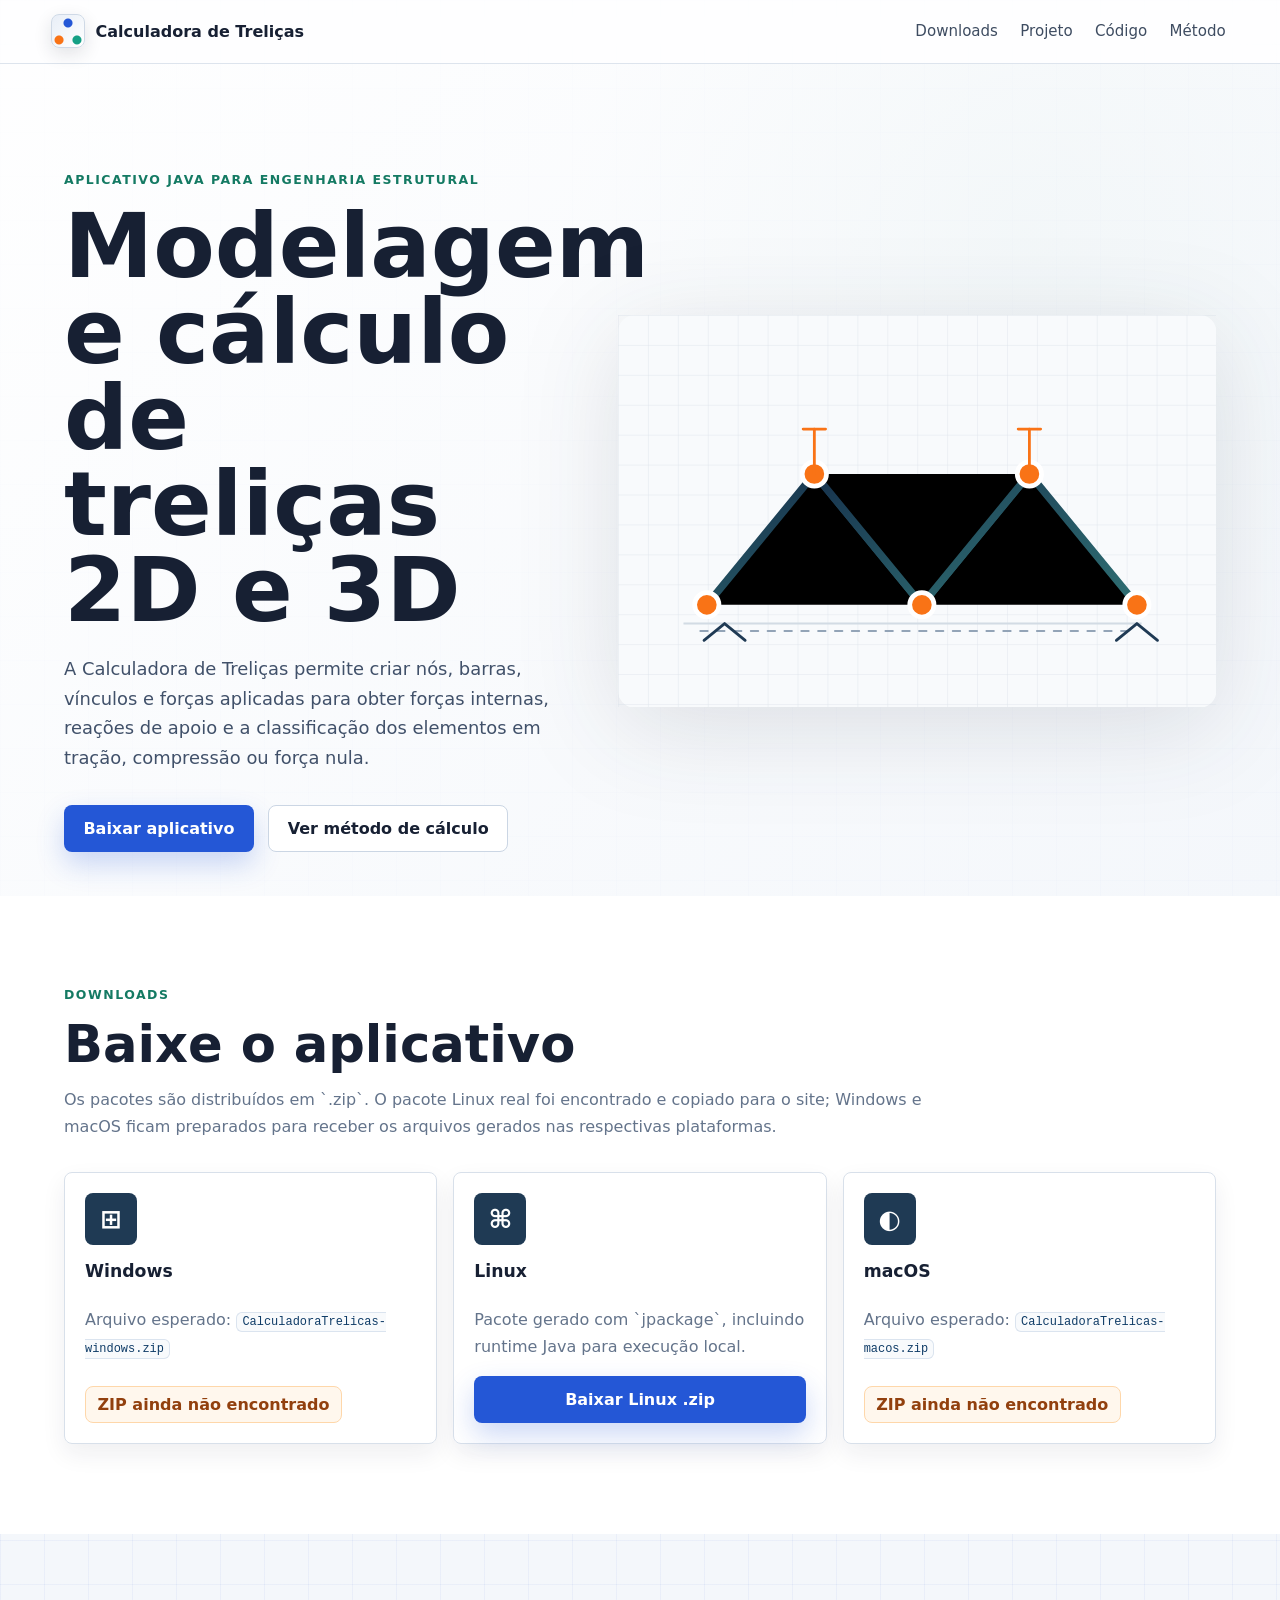
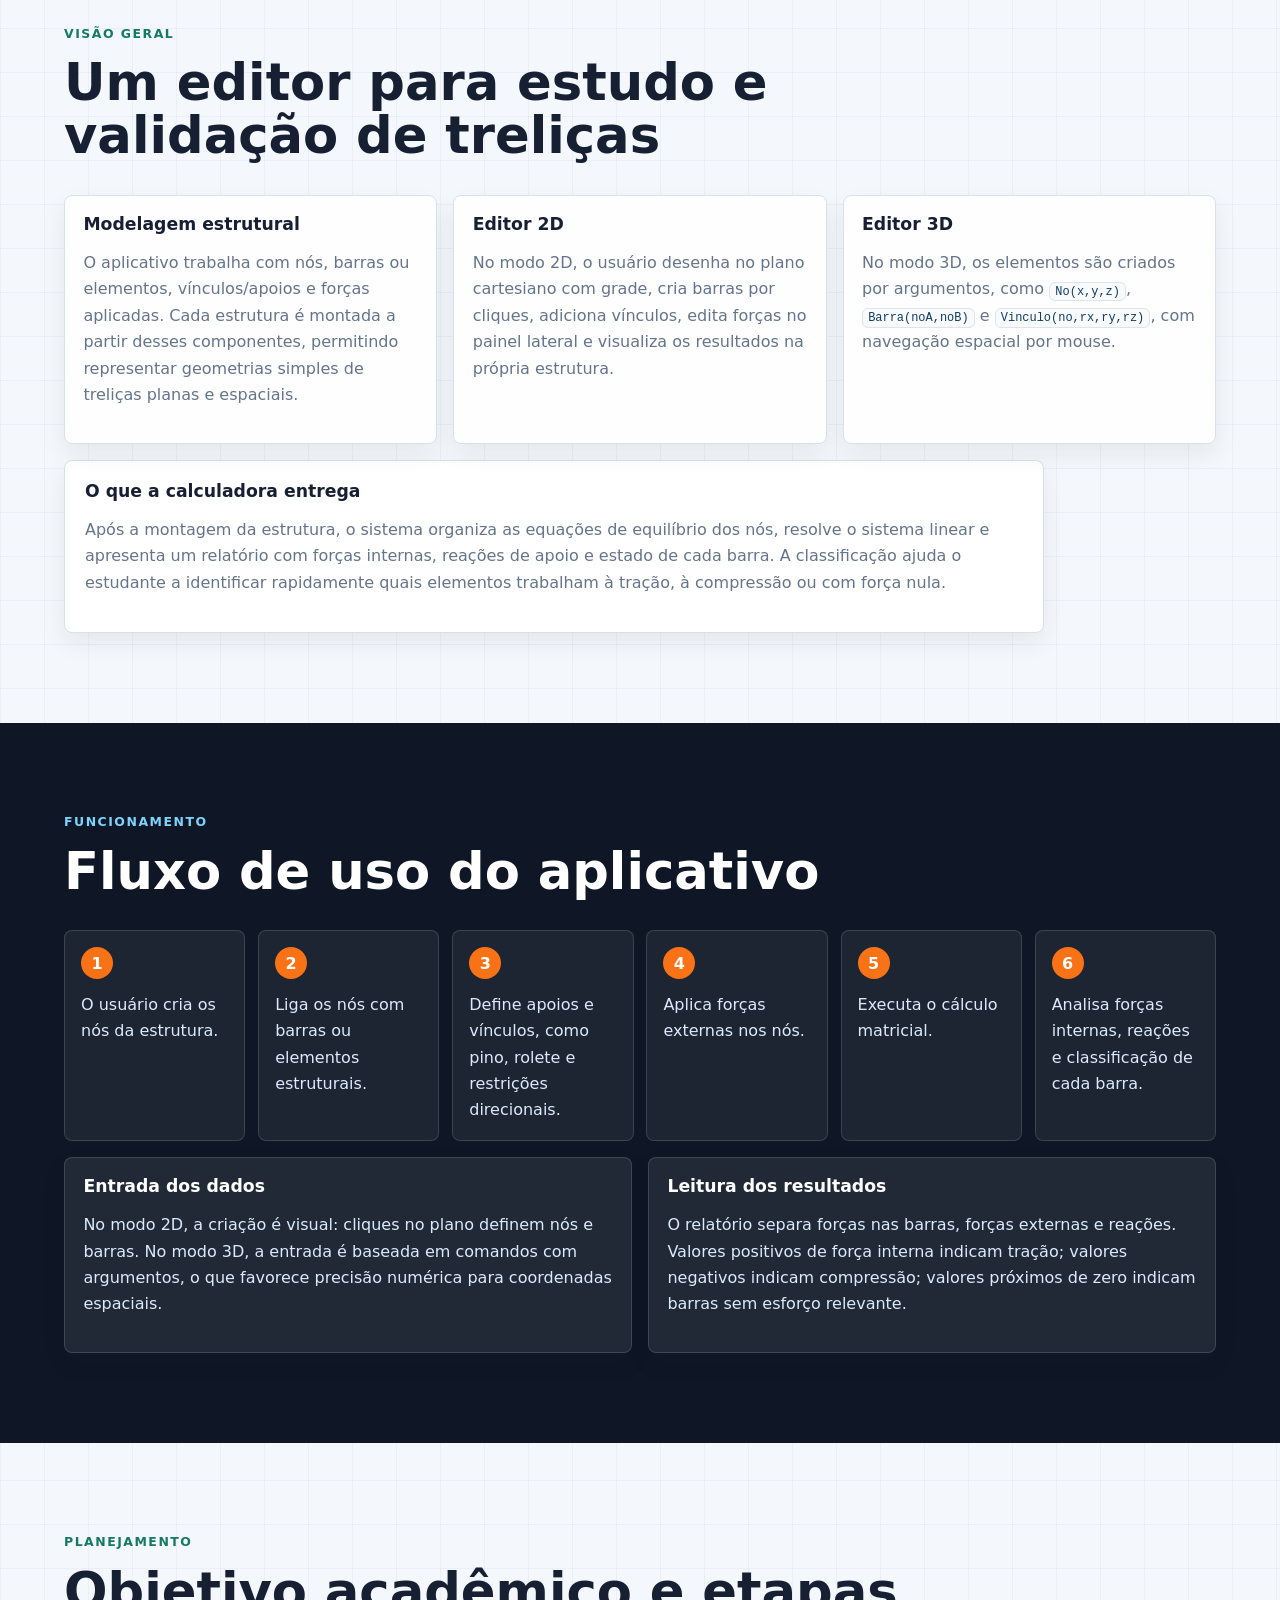
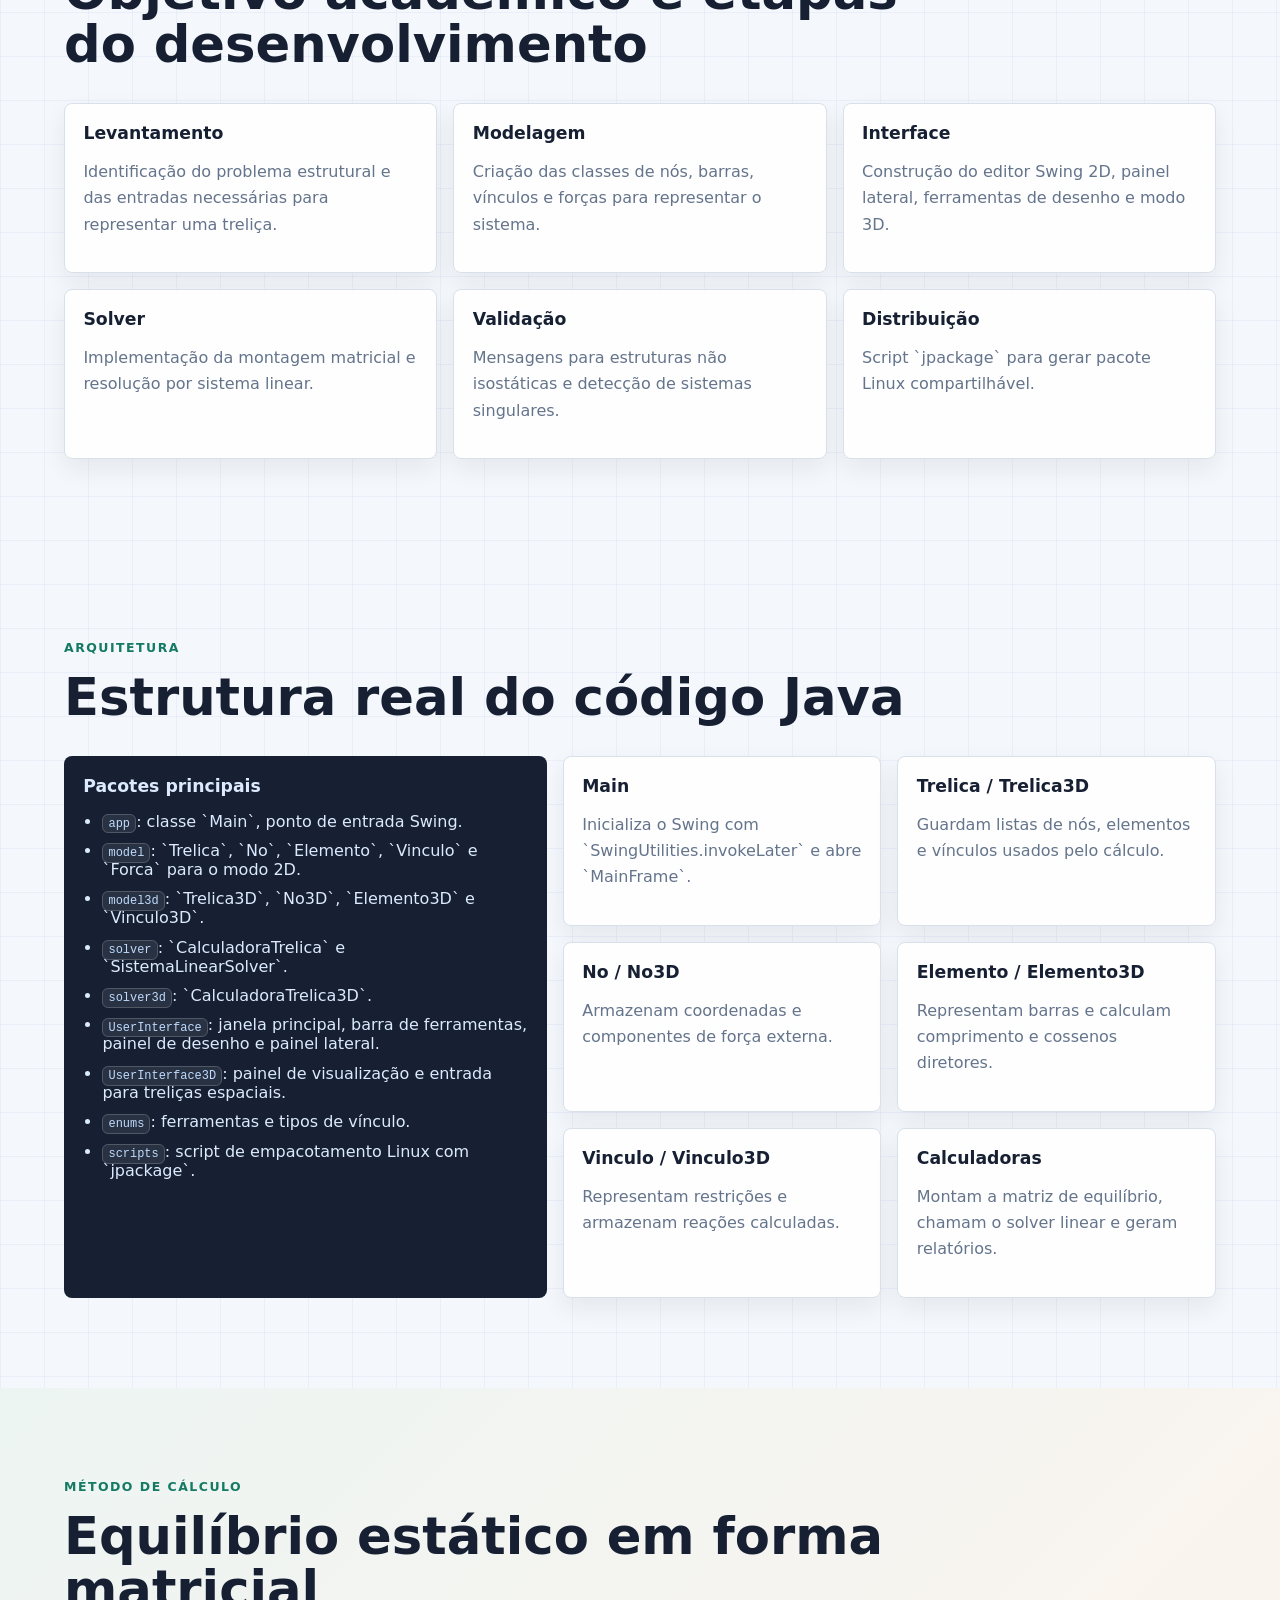
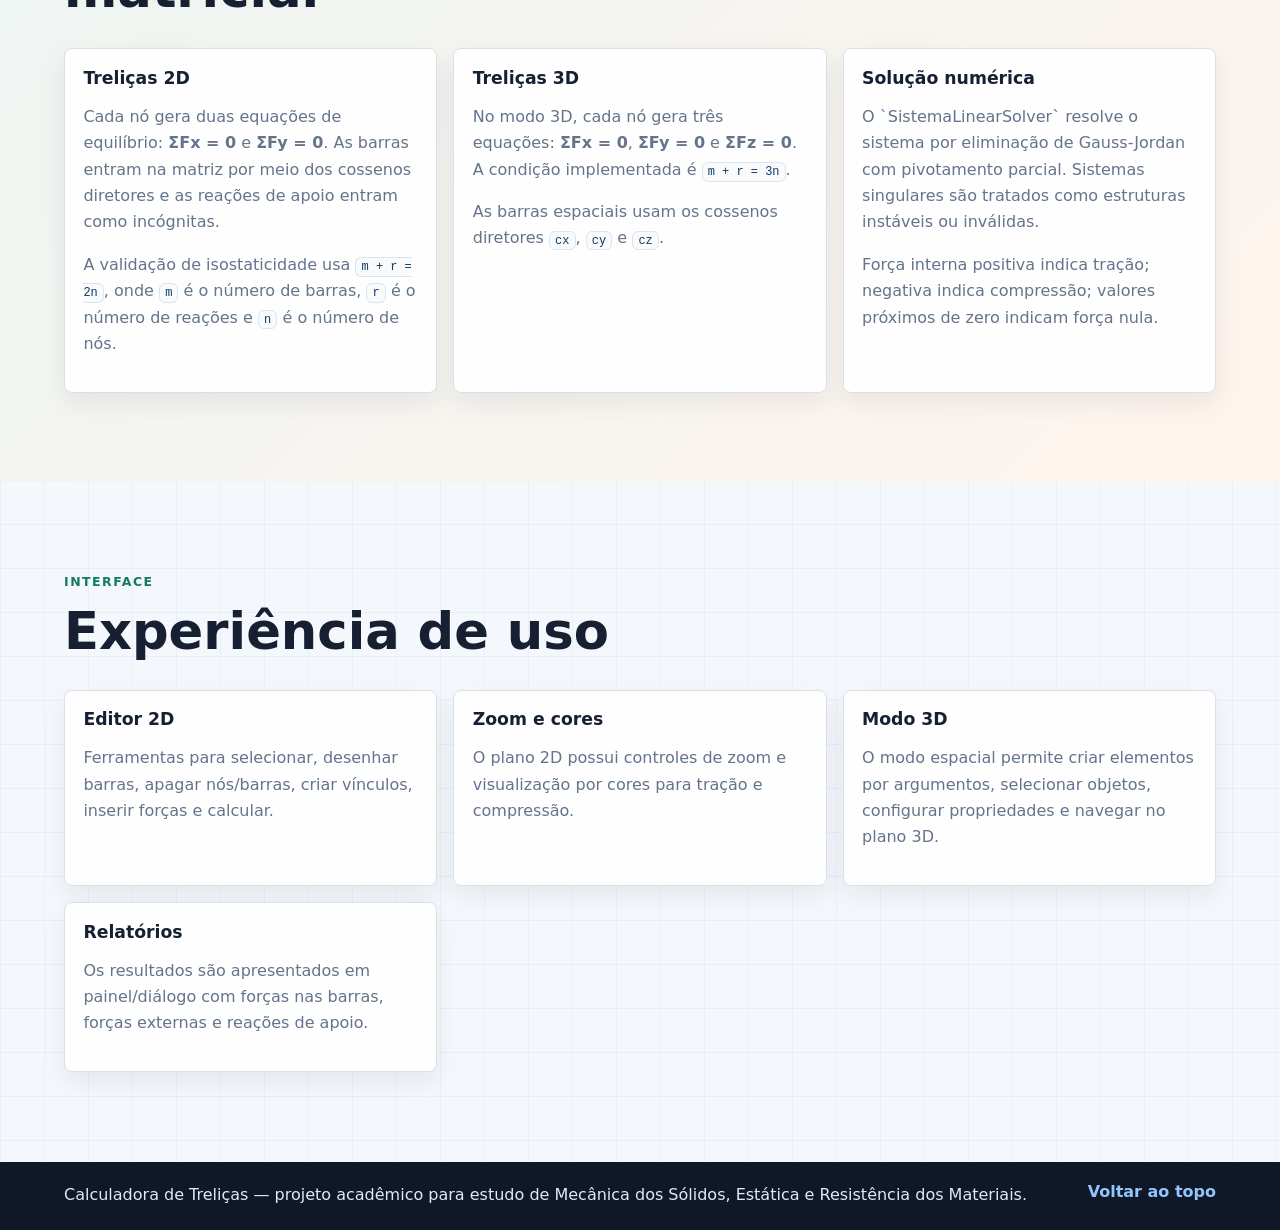
==== site/index.html @ 3b34d177 "Adiciona site de apresentacao e downloads Cria site institucional responsivo para a Calculadora de T" ====
<!doctype html>
<html lang="pt-BR">
<head>
  <meta charset="utf-8">
  <meta name="viewport" content="width=device-width, initial-scale=1">
  <title>Calculadora de Treliças | Aplicativo 2D e 3D</title>
  <meta name="description" content="Site institucional da Calculadora de Treliças, aplicativo Java para modelagem e cálculo de treliças 2D e 3D.">
  <link rel="stylesheet" href="styles.css">
</head>
<body>
  <header class="site-header">
    <a class="brand" href="#inicio" aria-label="Calculadora de Treliças">
      <span class="brand-mark" aria-hidden="true"></span>
      <span>Calculadora de Treliças</span>
    </a>
    <nav class="main-nav" aria-label="Navegação principal">
      <a href="#downloads">Downloads</a>
      <a href="#projeto">Projeto</a>
      <a href="#codigo">Código</a>
      <a href="#metodo">Método</a>
    </nav>
  </header>

  <main>
    <section class="hero" id="inicio">
      <div class="hero-content">
        <p class="eyebrow">Aplicativo Java para engenharia estrutural</p>
        <h1>Modelagem e cálculo de treliças 2D e 3D</h1>
        <p class="lead">
          A Calculadora de Treliças permite criar nós, barras, vínculos e forças aplicadas para obter forças internas,
          reações de apoio e a classificação dos elementos em tração, compressão ou força nula.
        </p>
        <div class="hero-actions">
          <a class="button primary" href="#downloads">Baixar aplicativo</a>
          <a class="button secondary" href="#metodo">Ver método de cálculo</a>
        </div>
      </div>
      <div class="hero-visual" aria-label="Ilustração técnica de treliça">
        <svg viewBox="0 0 640 420" role="img" aria-labelledby="svgTitle svgDesc">
          <title id="svgTitle">Estrutura triangulada com nós e barras</title>
          <desc id="svgDesc">Diagrama técnico com barras trianguladas, nós e pontos de apoio.</desc>
          <defs>
            <pattern id="grid" width="32" height="32" patternUnits="userSpaceOnUse">
              <path d="M 32 0 L 0 0 0 32" fill="none" stroke="#d9e0e8" stroke-width="1"/>
            </pattern>
            <linearGradient id="beam" x1="0" y1="0" x2="1" y2="1">
              <stop offset="0" stop-color="#17324d"/>
              <stop offset="1" stop-color="#2f6f73"/>
            </linearGradient>
          </defs>
          <rect width="640" height="420" rx="18" fill="#f8fafc"/>
          <rect x="0" y="0" width="640" height="420" fill="url(#grid)" opacity="0.8"/>
          <path d="M70 330 L560 330 M120 285 L510 285 M170 240 L460 240" stroke="#d2dbe4" stroke-width="2"/>
          <g stroke="url(#beam)" stroke-width="8" stroke-linecap="round" stroke-linejoin="round">
            <path d="M95 310 L210 170 L325 310 L440 170 L555 310"/>
            <path d="M95 310 L325 310 L555 310"/>
            <path d="M210 170 L440 170"/>
            <path d="M210 170 L325 310 L440 170"/>
          </g>
          <g fill="#f97316" stroke="#ffffff" stroke-width="5">
            <circle cx="95" cy="310" r="13"/>
            <circle cx="210" cy="170" r="13"/>
            <circle cx="325" cy="310" r="13"/>
            <circle cx="440" cy="170" r="13"/>
            <circle cx="555" cy="310" r="13"/>
          </g>
          <g fill="none" stroke-linecap="round" stroke-linejoin="round">
            <path d="M88 338 L555 338" stroke="#93a4b7" stroke-width="2" stroke-dasharray="8 10"/>
            <path d="M92 348 L114 330 L136 348" stroke="#1f3a54" stroke-width="3"/>
            <path d="M533 348 L555 330 L577 348" stroke="#1f3a54" stroke-width="3"/>
            <path d="M210 170 L210 122 M440 170 L440 122" stroke="#f97316" stroke-width="3"/>
            <path d="M198 122 L222 122 M428 122 L452 122" stroke="#f97316" stroke-width="3"/>
          </g>
        </svg>
      </div>
    </section>

    <section class="downloads section" id="downloads" aria-labelledby="downloads-title">
      <div class="section-heading">
        <p class="eyebrow">Downloads</p>
        <h2 id="downloads-title">Baixe o aplicativo</h2>
        <p>Os pacotes são distribuídos em `.zip`. O pacote Linux real foi encontrado e copiado para o site; Windows e macOS ficam preparados para receber os arquivos gerados nas respectivas plataformas.</p>
      </div>

      <div class="download-grid">
        <article class="download-card pending">
          <div class="platform-icon" aria-hidden="true">⊞</div>
          <h3>Windows</h3>
          <p>Arquivo esperado: <code>CalculadoraTrelicas-windows.zip</code></p>
          <span class="status">ZIP ainda não encontrado</span>
        </article>

        <article class="download-card available">
          <div class="platform-icon" aria-hidden="true">⌘</div>
          <h3>Linux</h3>
          <p>Pacote gerado com `jpackage`, incluindo runtime Java para execução local.</p>
          <a class="button download" href="downloads/CalculadoraTrelicas-linux.zip" download>Baixar Linux .zip</a>
        </article>

        <article class="download-card pending">
          <div class="platform-icon" aria-hidden="true">◐</div>
          <h3>macOS</h3>
          <p>Arquivo esperado: <code>CalculadoraTrelicas-macos.zip</code></p>
          <span class="status">ZIP ainda não encontrado</span>
        </article>
      </div>
    </section>

    <section class="section overview" id="projeto">
      <div class="section-heading">
        <p class="eyebrow">Visão geral</p>
        <h2>Um editor para estudo e validação de treliças</h2>
      </div>
      <div class="feature-grid">
        <article>
          <h3>Modelagem estrutural</h3>
          <p>O aplicativo trabalha com nós, barras ou elementos, vínculos/apoios e forças aplicadas. Cada estrutura é montada a partir desses componentes, permitindo representar geometrias simples de treliças planas e espaciais.</p>
        </article>
        <article>
          <h3>Editor 2D</h3>
          <p>No modo 2D, o usuário desenha no plano cartesiano com grade, cria barras por cliques, adiciona vínculos, edita forças no painel lateral e visualiza os resultados na própria estrutura.</p>
        </article>
        <article>
          <h3>Editor 3D</h3>
          <p>No modo 3D, os elementos são criados por argumentos, como <code>No(x,y,z)</code>, <code>Barra(noA,noB)</code> e <code>Vinculo(no,rx,ry,rz)</code>, com navegação espacial por mouse.</p>
        </article>
      </div>
      <div class="detail-panel">
        <h3>O que a calculadora entrega</h3>
        <p>
          Após a montagem da estrutura, o sistema organiza as equações de equilíbrio dos nós, resolve o sistema linear
          e apresenta um relatório com forças internas, reações de apoio e estado de cada barra. A classificação ajuda
          o estudante a identificar rapidamente quais elementos trabalham à tração, à compressão ou com força nula.
        </p>
      </div>
    </section>

    <section class="section flow" id="funcionamento">
      <div class="section-heading">
        <p class="eyebrow">Funcionamento</p>
        <h2>Fluxo de uso do aplicativo</h2>
      </div>
      <ol class="timeline">
        <li><span>1</span><p>O usuário cria os nós da estrutura.</p></li>
        <li><span>2</span><p>Liga os nós com barras ou elementos estruturais.</p></li>
        <li><span>3</span><p>Define apoios e vínculos, como pino, rolete e restrições direcionais.</p></li>
        <li><span>4</span><p>Aplica forças externas nos nós.</p></li>
        <li><span>5</span><p>Executa o cálculo matricial.</p></li>
        <li><span>6</span><p>Analisa forças internas, reações e classificação de cada barra.</p></li>
      </ol>
      <div class="workflow-detail">
        <article>
          <h3>Entrada dos dados</h3>
          <p>
            No modo 2D, a criação é visual: cliques no plano definem nós e barras. No modo 3D, a entrada é baseada em
            comandos com argumentos, o que favorece precisão numérica para coordenadas espaciais.
          </p>
        </article>
        <article>
          <h3>Leitura dos resultados</h3>
          <p>
            O relatório separa forças nas barras, forças externas e reações. Valores positivos de força interna indicam
            tração; valores negativos indicam compressão; valores próximos de zero indicam barras sem esforço relevante.
          </p>
        </article>
      </div>
    </section>

    <section class="section planning">
      <div class="section-heading">
        <p class="eyebrow">Planejamento</p>
        <h2>Objetivo acadêmico e etapas do desenvolvimento</h2>
      </div>
      <div class="planning-grid">
        <article><h3>Levantamento</h3><p>Identificação do problema estrutural e das entradas necessárias para representar uma treliça.</p></article>
        <article><h3>Modelagem</h3><p>Criação das classes de nós, barras, vínculos e forças para representar o sistema.</p></article>
        <article><h3>Interface</h3><p>Construção do editor Swing 2D, painel lateral, ferramentas de desenho e modo 3D.</p></article>
        <article><h3>Solver</h3><p>Implementação da montagem matricial e resolução por sistema linear.</p></article>
        <article><h3>Validação</h3><p>Mensagens para estruturas não isostáticas e detecção de sistemas singulares.</p></article>
        <article><h3>Distribuição</h3><p>Script `jpackage` para gerar pacote Linux compartilhável.</p></article>
      </div>
    </section>

    <section class="section code" id="codigo">
      <div class="section-heading">
        <p class="eyebrow">Arquitetura</p>
        <h2>Estrutura real do código Java</h2>
      </div>
      <div class="code-layout">
        <div class="package-list">
          <h3>Pacotes principais</h3>
          <ul>
            <li><code>app</code>: classe `Main`, ponto de entrada Swing.</li>
            <li><code>model</code>: `Trelica`, `No`, `Elemento`, `Vinculo` e `Forca` para o modo 2D.</li>
            <li><code>model3d</code>: `Trelica3D`, `No3D`, `Elemento3D` e `Vinculo3D`.</li>
            <li><code>solver</code>: `CalculadoraTrelica` e `SistemaLinearSolver`.</li>
            <li><code>solver3d</code>: `CalculadoraTrelica3D`.</li>
            <li><code>UserInterface</code>: janela principal, barra de ferramentas, painel de desenho e painel lateral.</li>
            <li><code>UserInterface3D</code>: painel de visualização e entrada para treliças espaciais.</li>
            <li><code>enums</code>: ferramentas e tipos de vínculo.</li>
            <li><code>scripts</code>: script de empacotamento Linux com `jpackage`.</li>
          </ul>
        </div>
        <div class="class-cards">
          <article><h3>Main</h3><p>Inicializa o Swing com `SwingUtilities.invokeLater` e abre `MainFrame`.</p></article>
          <article><h3>Trelica / Trelica3D</h3><p>Guardam listas de nós, elementos e vínculos usados pelo cálculo.</p></article>
          <article><h3>No / No3D</h3><p>Armazenam coordenadas e componentes de força externa.</p></article>
          <article><h3>Elemento / Elemento3D</h3><p>Representam barras e calculam comprimento e cossenos diretores.</p></article>
          <article><h3>Vinculo / Vinculo3D</h3><p>Representam restrições e armazenam reações calculadas.</p></article>
          <article><h3>Calculadoras</h3><p>Montam a matriz de equilíbrio, chamam o solver linear e geram relatórios.</p></article>
        </div>
      </div>
    </section>

    <section class="section method" id="metodo">
      <div class="section-heading">
        <p class="eyebrow">Método de cálculo</p>
        <h2>Equilíbrio estático em forma matricial</h2>
      </div>
      <div class="method-grid">
        <article>
          <h3>Treliças 2D</h3>
          <p>Cada nó gera duas equações de equilíbrio: <strong>ΣFx = 0</strong> e <strong>ΣFy = 0</strong>. As barras entram na matriz por meio dos cossenos diretores e as reações de apoio entram como incógnitas.</p>
          <p>A validação de isostaticidade usa <code>m + r = 2n</code>, onde <code>m</code> é o número de barras, <code>r</code> é o número de reações e <code>n</code> é o número de nós.</p>
        </article>
        <article>
          <h3>Treliças 3D</h3>
          <p>No modo 3D, cada nó gera três equações: <strong>ΣFx = 0</strong>, <strong>ΣFy = 0</strong> e <strong>ΣFz = 0</strong>. A condição implementada é <code>m + r = 3n</code>.</p>
          <p>As barras espaciais usam os cossenos diretores <code>cx</code>, <code>cy</code> e <code>cz</code>.</p>
        </article>
        <article>
          <h3>Solução numérica</h3>
          <p>O `SistemaLinearSolver` resolve o sistema por eliminação de Gauss-Jordan com pivotamento parcial. Sistemas singulares são tratados como estruturas instáveis ou inválidas.</p>
          <p>Força interna positiva indica tração; negativa indica compressão; valores próximos de zero indicam força nula.</p>
        </article>
      </div>
    </section>

    <section class="section interface">
      <div class="section-heading">
        <p class="eyebrow">Interface</p>
        <h2>Experiência de uso</h2>
      </div>
      <div class="interface-grid">
        <article><h3>Editor 2D</h3><p>Ferramentas para selecionar, desenhar barras, apagar nós/barras, criar vínculos, inserir forças e calcular.</p></article>
        <article><h3>Zoom e cores</h3><p>O plano 2D possui controles de zoom e visualização por cores para tração e compressão.</p></article>
        <article><h3>Modo 3D</h3><p>O modo espacial permite criar elementos por argumentos, selecionar objetos, configurar propriedades e navegar no plano 3D.</p></article>
        <article><h3>Relatórios</h3><p>Os resultados são apresentados em painel/diálogo com forças nas barras, forças externas e reações de apoio.</p></article>
      </div>
    </section>
  </main>

  <footer class="site-footer">
    <p>Calculadora de Treliças — projeto acadêmico para estudo de Mecânica dos Sólidos, Estática e Resistência dos Materiais.</p>
    <a href="#inicio">Voltar ao topo</a>
  </footer>

  <script src="script.js"></script>
</body>
</html>
---- site/styles.css ----
:root {
  --ink: #172033;
  --muted: #64748b;
  --line: #d8e0ea;
  --paper: #ffffff;
  --surface: #f4f7fb;
  --steel: #1f3a54;
  --blue: #2457d6;
  --green: #147a63;
  --orange: #f97316;
  --shadow: 0 20px 50px rgba(23, 32, 51, 0.12);
}

* {
  box-sizing: border-box;
}

html {
  scroll-behavior: smooth;
}

body {
  margin: 0;
  font-family: Inter, ui-sans-serif, system-ui, -apple-system, BlinkMacSystemFont, "Segoe UI", sans-serif;
  color: var(--ink);
  background:
    linear-gradient(90deg, rgba(36, 87, 214, 0.05) 1px, transparent 1px),
    linear-gradient(rgba(36, 87, 214, 0.05) 1px, transparent 1px),
    var(--surface);
  background-size: 44px 44px;
}

a {
  color: inherit;
  text-decoration: none;
}

code {
  padding: 0.12rem 0.32rem;
  border: 1px solid #dbe4ef;
  border-radius: 6px;
  background: #f8fafc;
  color: #0f3c67;
  font-size: 0.92em;
}

.site-header {
  position: sticky;
  top: 0;
  z-index: 20;
  display: flex;
  align-items: center;
  justify-content: space-between;
  gap: 1rem;
  padding: 0.9rem clamp(1rem, 4vw, 4rem);
  background: rgba(255, 255, 255, 0.86);
  border-bottom: 1px solid rgba(216, 224, 234, 0.85);
  backdrop-filter: blur(16px);
}

.brand {
  display: inline-flex;
  align-items: center;
  gap: 0.65rem;
  font-weight: 800;
  letter-spacing: 0;
}

.brand-mark {
  width: 34px;
  height: 34px;
  border-radius: 8px;
  background:
    radial-gradient(circle at 22% 78%, #f97316 0 4px, transparent 5px),
    radial-gradient(circle at 78% 78%, #14a085 0 4px, transparent 5px),
    radial-gradient(circle at 50% 25%, #2457d6 0 4px, transparent 5px),
    linear-gradient(135deg, #e8eef7, #ffffff);
  border: 1px solid #cfd9e6;
  box-shadow: 0 6px 18px rgba(23, 32, 51, 0.12);
}

.main-nav {
  display: flex;
  align-items: center;
  gap: 1rem;
  color: #3e4c61;
  font-size: 0.94rem;
}

.main-nav a {
  padding: 0.5rem 0.2rem;
}

.hero {
  display: grid;
  grid-template-columns: minmax(0, 0.9fr) minmax(320px, 1.1fr);
  gap: clamp(2rem, 5vw, 5rem);
  align-items: center;
  min-height: calc(100vh - 68px);
  padding: clamp(4rem, 8vw, 7rem) clamp(1rem, 5vw, 5rem) 2.5rem;
  background:
    linear-gradient(135deg, rgba(255, 255, 255, 0.92), rgba(244, 247, 251, 0.7)),
    radial-gradient(circle at 80% 20%, rgba(20, 122, 99, 0.12), transparent 38%);
}

.hero-content {
  max-width: 720px;
}

.eyebrow {
  margin: 0 0 0.75rem;
  color: var(--green);
  font-size: 0.78rem;
  font-weight: 800;
  letter-spacing: 0.12em;
  text-transform: uppercase;
}

h1,
h2,
h3,
p {
  letter-spacing: 0;
}

h1 {
  margin: 0;
  max-width: 820px;
  font-size: clamp(2.55rem, 7vw, 5.65rem);
  line-height: 0.96;
}

h2 {
  margin: 0;
  font-size: clamp(2rem, 4vw, 3.35rem);
  line-height: 1.04;
}

h3 {
  margin: 0 0 0.65rem;
  font-size: 1.08rem;
}

p {
  line-height: 1.65;
}

.lead {
  max-width: 660px;
  margin: 1.35rem 0 0;
  color: #41516a;
  font-size: 1.12rem;
}

.hero-actions {
  display: flex;
  flex-wrap: wrap;
  gap: 0.9rem;
  margin-top: 2rem;
}

.button {
  display: inline-flex;
  align-items: center;
  justify-content: center;
  min-height: 46px;
  padding: 0.82rem 1.15rem;
  border-radius: 8px;
  border: 1px solid transparent;
  font-weight: 800;
}

.button.primary,
.button.download {
  color: #fff;
  background: var(--blue);
  box-shadow: 0 12px 28px rgba(36, 87, 214, 0.23);
}

.button.secondary {
  color: var(--ink);
  background: #fff;
  border-color: #cbd6e4;
}

.hero-visual svg {
  display: block;
  width: 100%;
  filter: drop-shadow(var(--shadow));
}

.section {
  padding: clamp(3.5rem, 7vw, 6.5rem) clamp(1rem, 5vw, 5rem);
}

.section-heading {
  max-width: 880px;
  margin-bottom: 2rem;
}

.section-heading p:not(.eyebrow) {
  color: var(--muted);
}

.downloads {
  background: var(--paper);
}

.download-grid,
.feature-grid,
.planning-grid,
.method-grid,
.interface-grid {
  display: grid;
  grid-template-columns: repeat(3, minmax(0, 1fr));
  gap: 1rem;
}

.download-card,
.feature-grid article,
.planning-grid article,
.method-grid article,
.interface-grid article,
.class-cards article {
  border: 1px solid var(--line);
  border-radius: 8px;
  background: rgba(255, 255, 255, 0.92);
  box-shadow: 0 10px 24px rgba(23, 32, 51, 0.07);
}

.download-card {
  display: flex;
  flex-direction: column;
  min-height: 250px;
  padding: 1.25rem;
}

.platform-icon {
  display: grid;
  width: 52px;
  height: 52px;
  margin-bottom: 1rem;
  place-items: center;
  border-radius: 8px;
  color: #fff;
  background: var(--steel);
  font-size: 1.6rem;
  font-weight: 900;
}

.download-card p {
  color: var(--muted);
}

.download-card .button,
.download-card .status {
  margin-top: auto;
}

.status {
  display: inline-flex;
  width: fit-content;
  padding: 0.52rem 0.72rem;
  border-radius: 8px;
  color: #92400e;
  background: #fff7ed;
  border: 1px solid #fed7aa;
  font-weight: 800;
}

.feature-grid article,
.planning-grid article,
.method-grid article,
.interface-grid article,
.class-cards article {
  padding: 1.15rem;
}

.feature-grid article p,
.planning-grid article p,
.method-grid article p,
.interface-grid article p,
.class-cards article p {
  color: var(--muted);
}

.detail-panel,
.workflow-detail article {
  border: 1px solid var(--line);
  border-radius: 8px;
  background: #ffffff;
  box-shadow: 0 10px 24px rgba(23, 32, 51, 0.07);
}

.detail-panel {
  margin-top: 1rem;
  padding: 1.25rem;
  max-width: 980px;
}

.detail-panel p,
.workflow-detail p {
  color: var(--muted);
}

.flow {
  background: #0f1726;
  color: #fff;
}

.flow .eyebrow {
  color: #7dd3fc;
}

.timeline {
  display: grid;
  grid-template-columns: repeat(6, minmax(0, 1fr));
  gap: 0.8rem;
  padding: 0;
  list-style: none;
}

.timeline li {
  padding: 1rem;
  border: 1px solid rgba(255, 255, 255, 0.14);
  border-radius: 8px;
  background: rgba(255, 255, 255, 0.06);
}

.timeline span {
  display: grid;
  width: 32px;
  height: 32px;
  margin-bottom: 0.8rem;
  place-items: center;
  border-radius: 50%;
  background: var(--orange);
  font-weight: 900;
}

.timeline p {
  margin: 0;
  color: #dbeafe;
}

.workflow-detail {
  display: grid;
  grid-template-columns: repeat(2, minmax(0, 1fr));
  gap: 1rem;
  margin-top: 1rem;
}

.workflow-detail article {
  background: rgba(255, 255, 255, 0.08);
  border-color: rgba(255, 255, 255, 0.14);
  padding: 1.15rem;
}

.workflow-detail p {
  color: #dbeafe;
}

.code-layout {
  display: grid;
  grid-template-columns: minmax(260px, 0.85fr) minmax(0, 1.15fr);
  gap: 1rem;
}

.package-list {
  padding: 1.2rem;
  border-radius: 8px;
  color: #dbeafe;
  background: #172033;
}

.package-list ul {
  display: grid;
  gap: 0.65rem;
  padding-left: 1.2rem;
}

.package-list code {
  border-color: rgba(255, 255, 255, 0.18);
  background: rgba(255, 255, 255, 0.08);
  color: #bfdbfe;
}

.class-cards {
  display: grid;
  grid-template-columns: repeat(2, minmax(0, 1fr));
  gap: 1rem;
}

.method {
  background:
    linear-gradient(135deg, rgba(20, 122, 99, 0.08), rgba(249, 115, 22, 0.08)),
    #ffffff;
}

.site-footer {
  display: flex;
  justify-content: space-between;
  gap: 1rem;
  padding: 1.3rem clamp(1rem, 5vw, 5rem);
  color: #dbeafe;
  background: #101827;
}

.site-footer p {
  margin: 0;
}

.site-footer a {
  color: #93c5fd;
  font-weight: 800;
}

@media (max-width: 980px) {
  .hero,
  .code-layout {
    grid-template-columns: 1fr;
  }

  .download-grid,
  .feature-grid,
  .planning-grid,
  .method-grid,
  .interface-grid,
  .timeline,
  .workflow-detail {
    grid-template-columns: repeat(2, minmax(0, 1fr));
  }
}

@media (max-width: 720px) {
  .site-header,
  .site-footer {
    align-items: flex-start;
    flex-direction: column;
  }

  .main-nav {
    flex-wrap: wrap;
  }

  .hero {
    min-height: auto;
  }

  .download-grid,
  .feature-grid,
  .planning-grid,
  .method-grid,
  .interface-grid,
  .timeline,
  .workflow-detail,
  .class-cards {
    grid-template-columns: 1fr;
  }
}
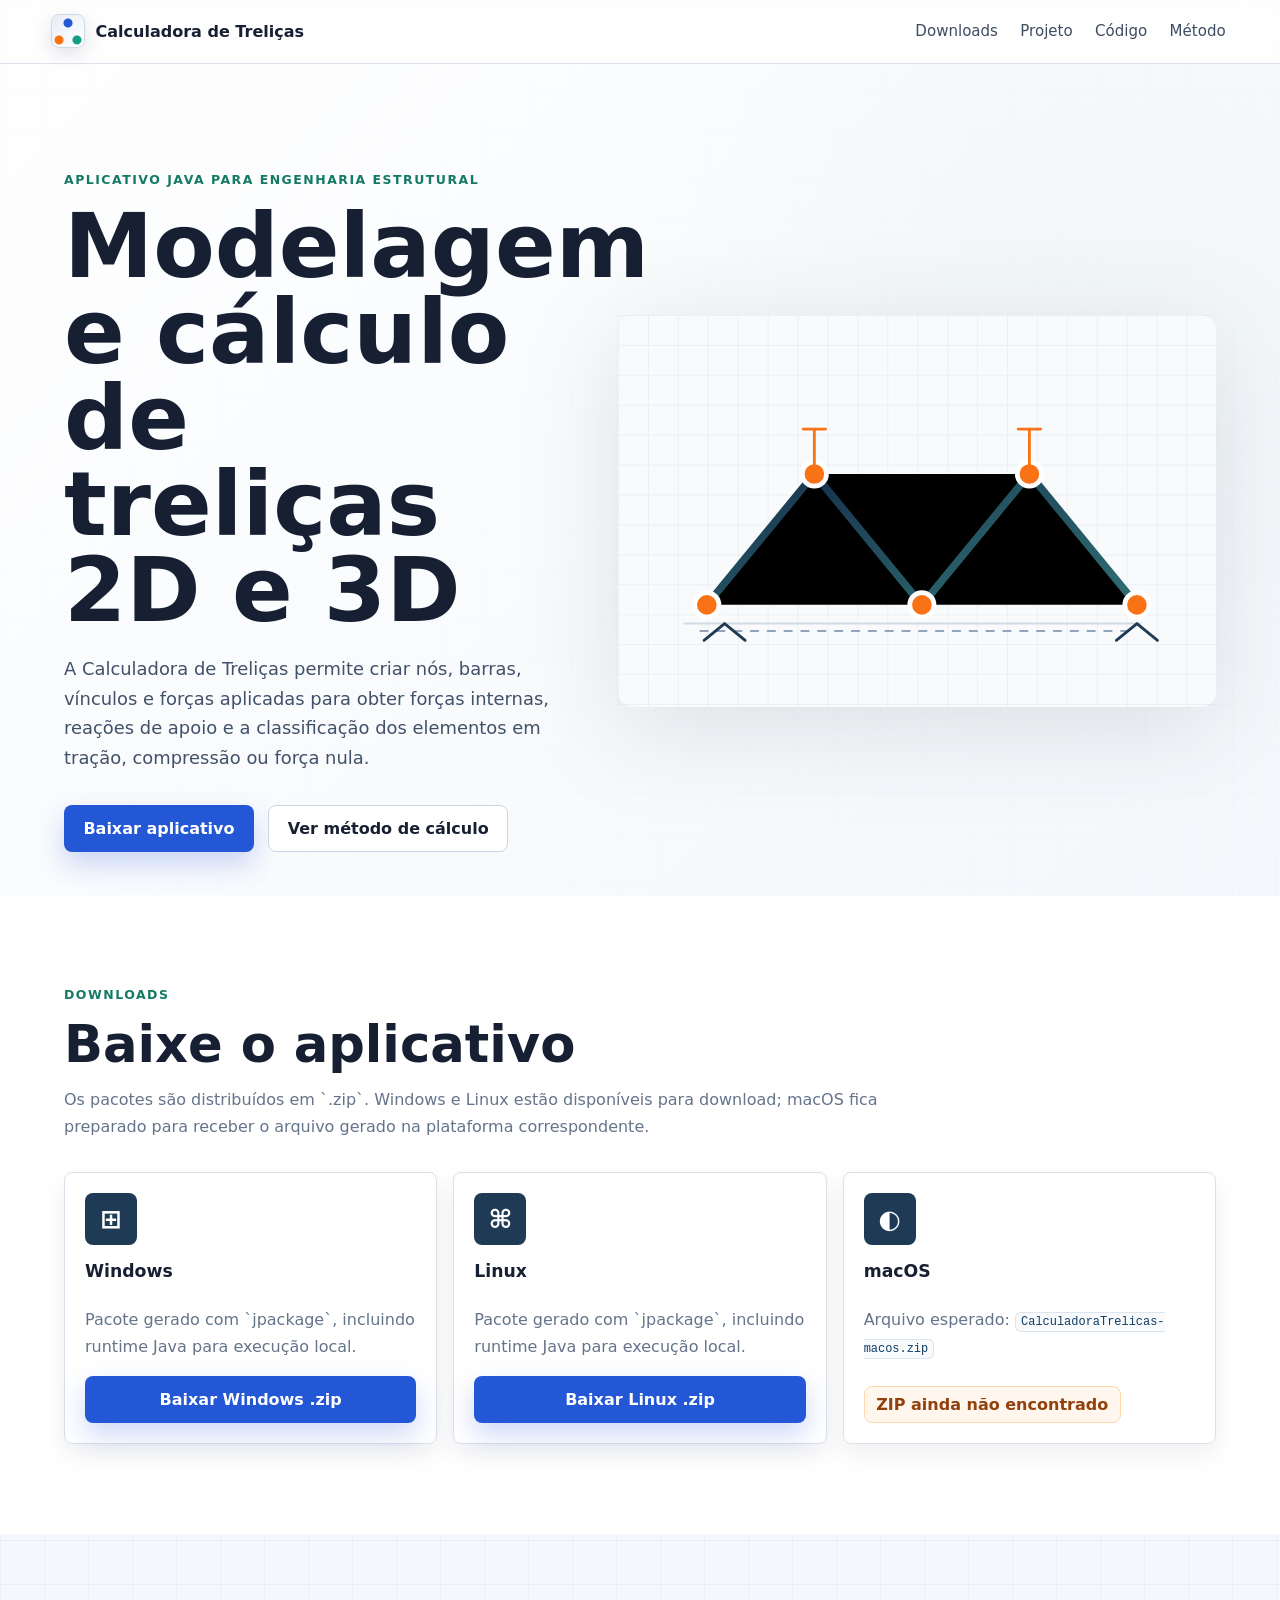
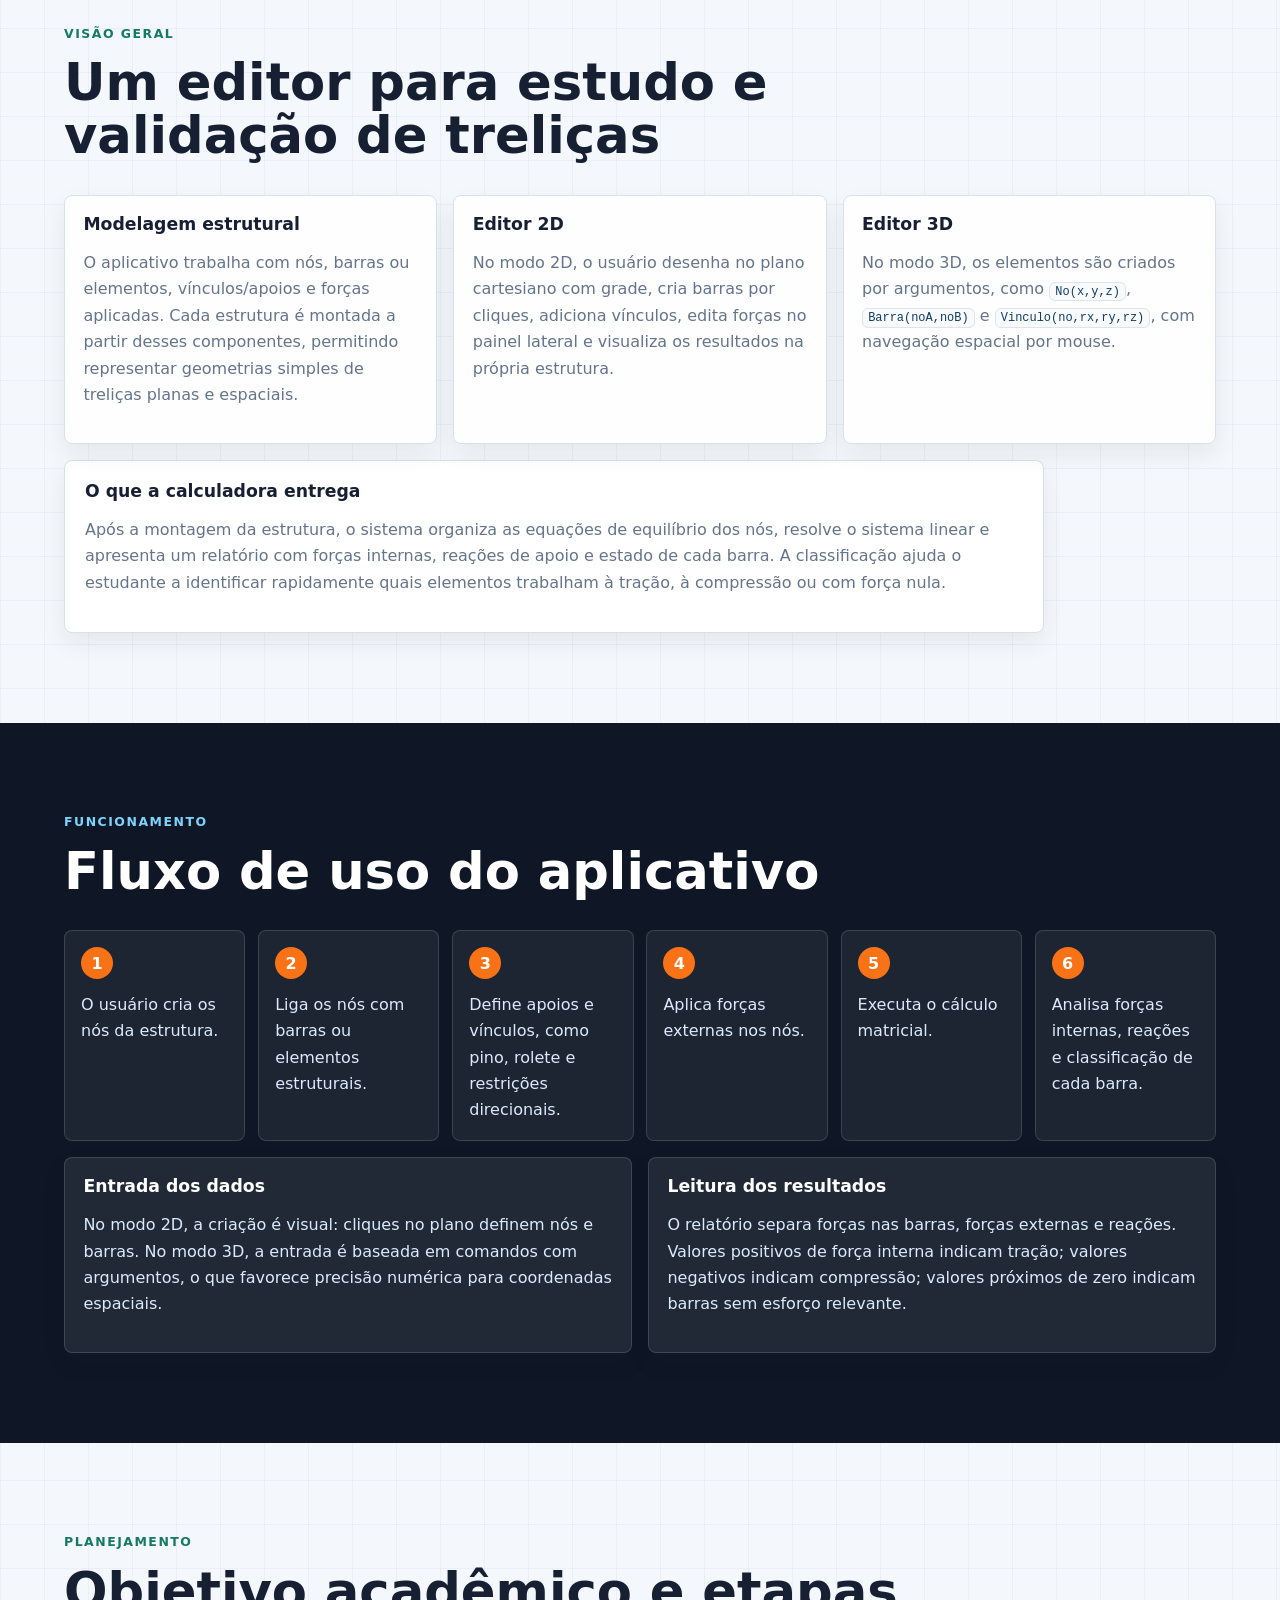
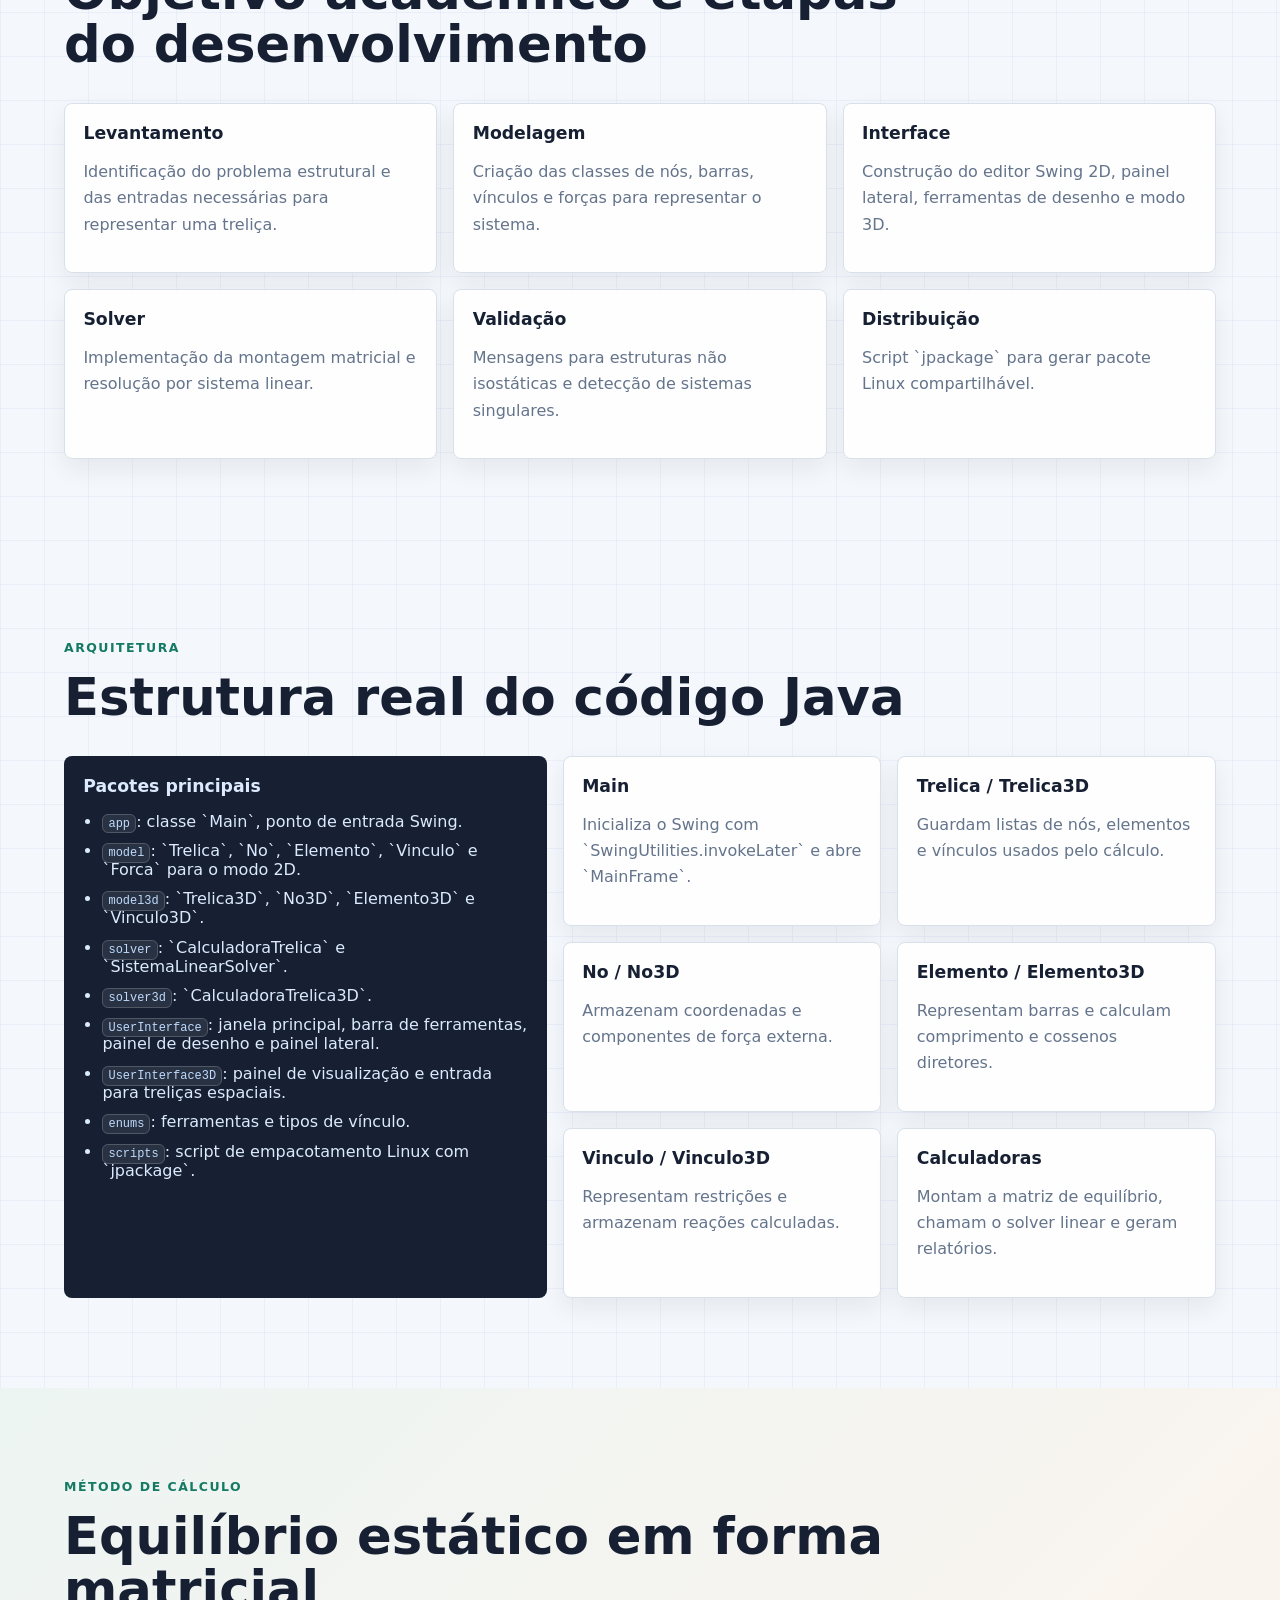
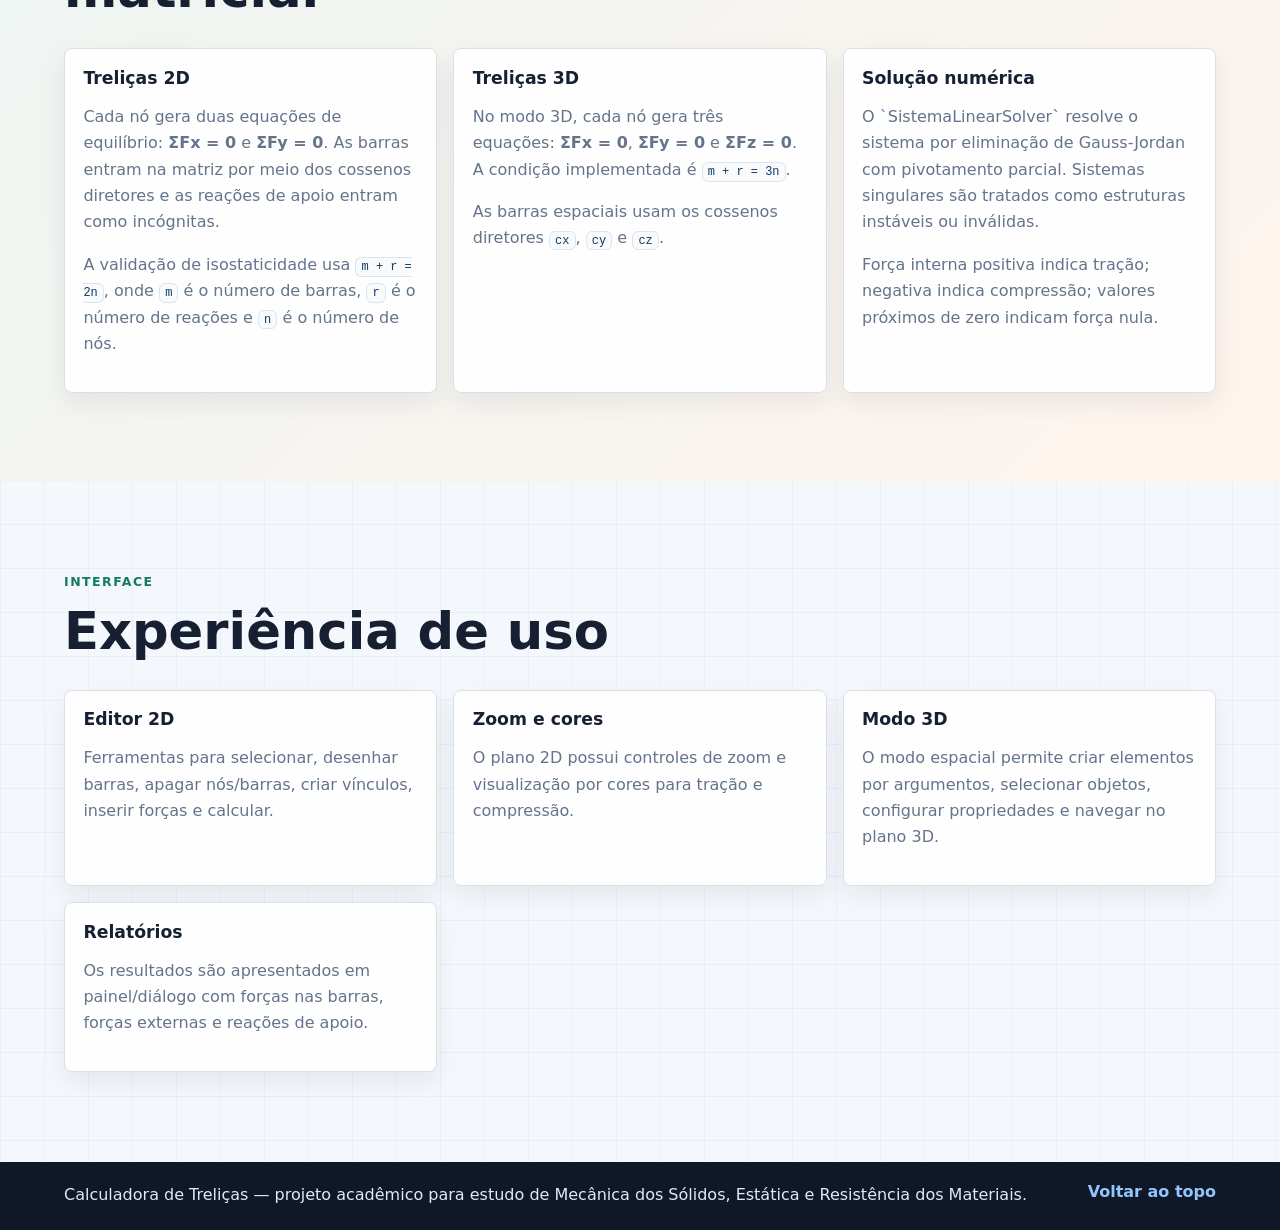
==== commit cc670492: "Add Windows download package" ====
--- a/site/index.html
+++ b/site/index.html
@@ -79,15 +79,15 @@
       <div class="section-heading">
         <p class="eyebrow">Downloads</p>
         <h2 id="downloads-title">Baixe o aplicativo</h2>
-        <p>Os pacotes são distribuídos em `.zip`. O pacote Linux real foi encontrado e copiado para o site; Windows e macOS ficam preparados para receber os arquivos gerados nas respectivas plataformas.</p>
+        <p>Os pacotes são distribuídos em `.zip`. Windows e Linux estão disponíveis para download; macOS fica preparado para receber o arquivo gerado na plataforma correspondente.</p>
       </div>
 
       <div class="download-grid">
-        <article class="download-card pending">
+        <article class="download-card available">
           <div class="platform-icon" aria-hidden="true">⊞</div>
           <h3>Windows</h3>
-          <p>Arquivo esperado: <code>CalculadoraTrelicas-windows.zip</code></p>
-          <span class="status">ZIP ainda não encontrado</span>
+          <p>Pacote gerado com `jpackage`, incluindo runtime Java para execução local.</p>
+          <a class="button download" href="downloads/CalculadoraTrelicas-windows.zip" download>Baixar Windows .zip</a>
         </article>
 
         <article class="download-card available">
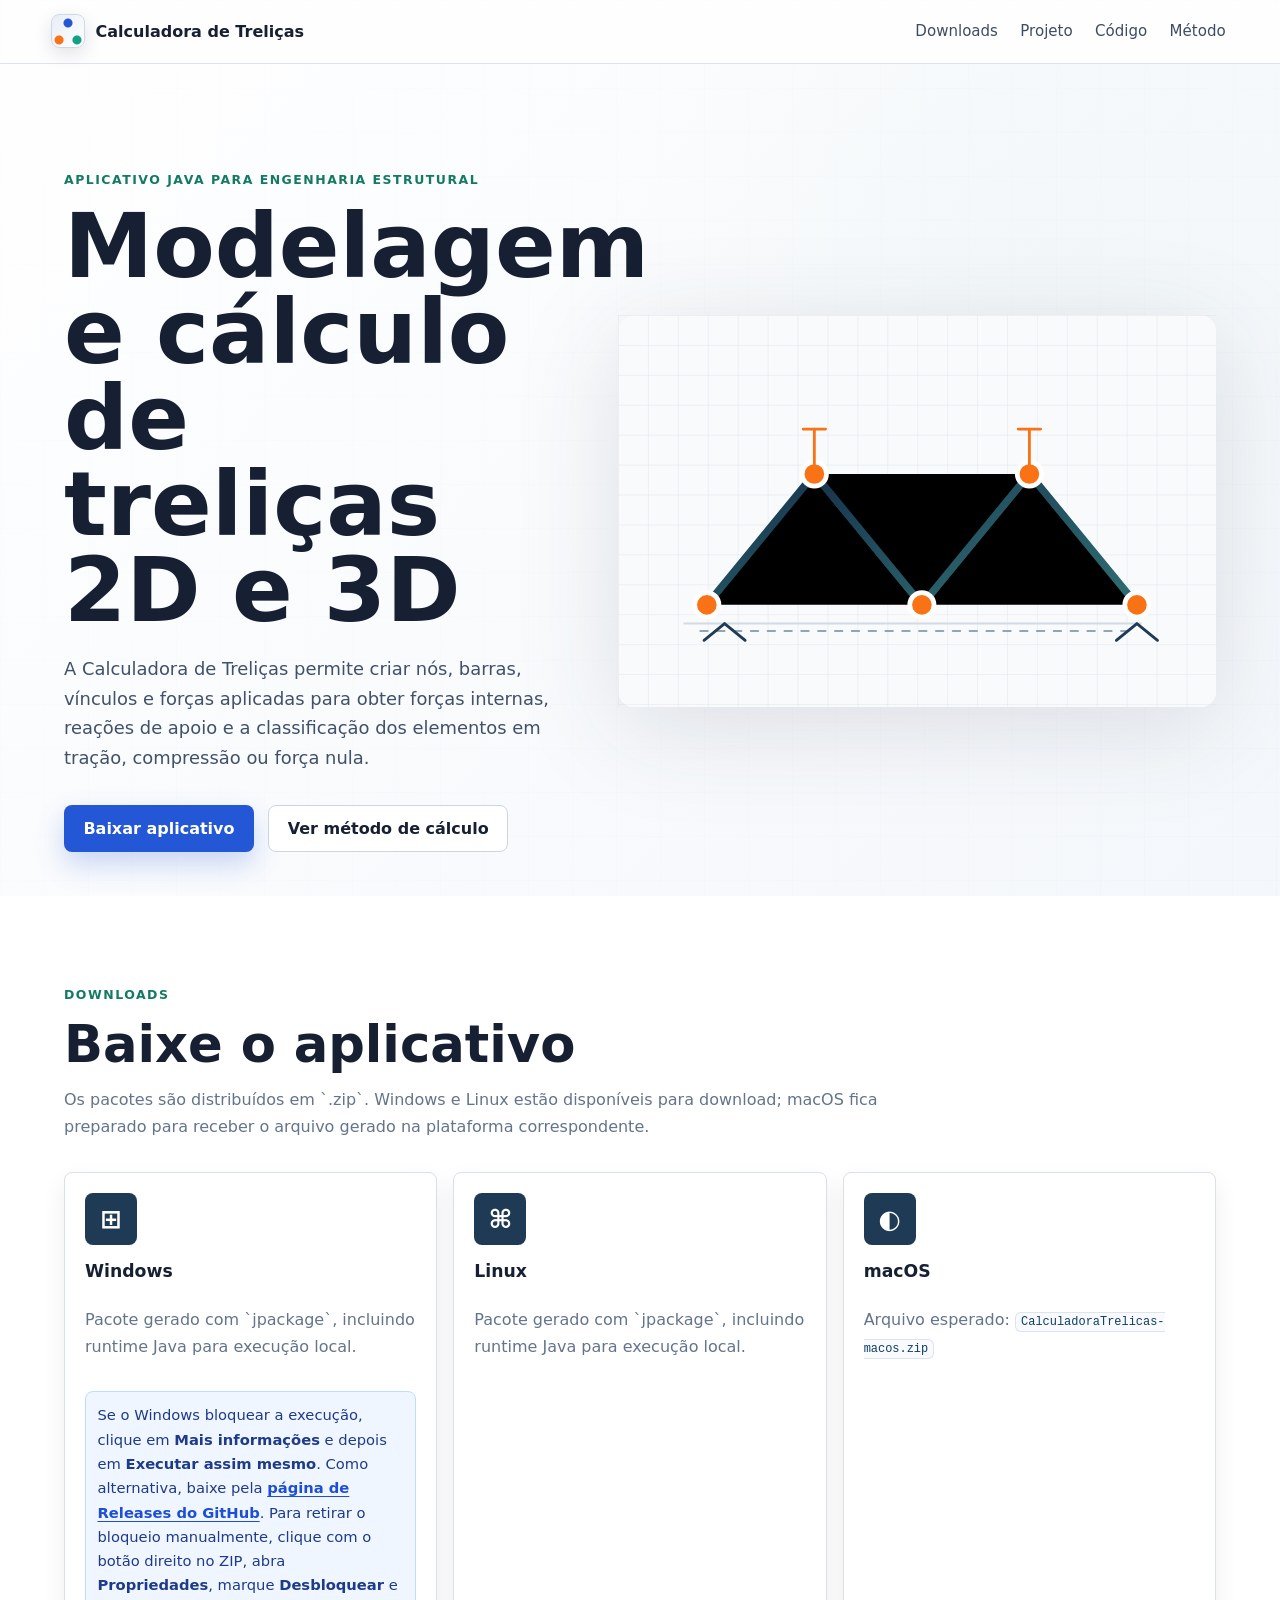
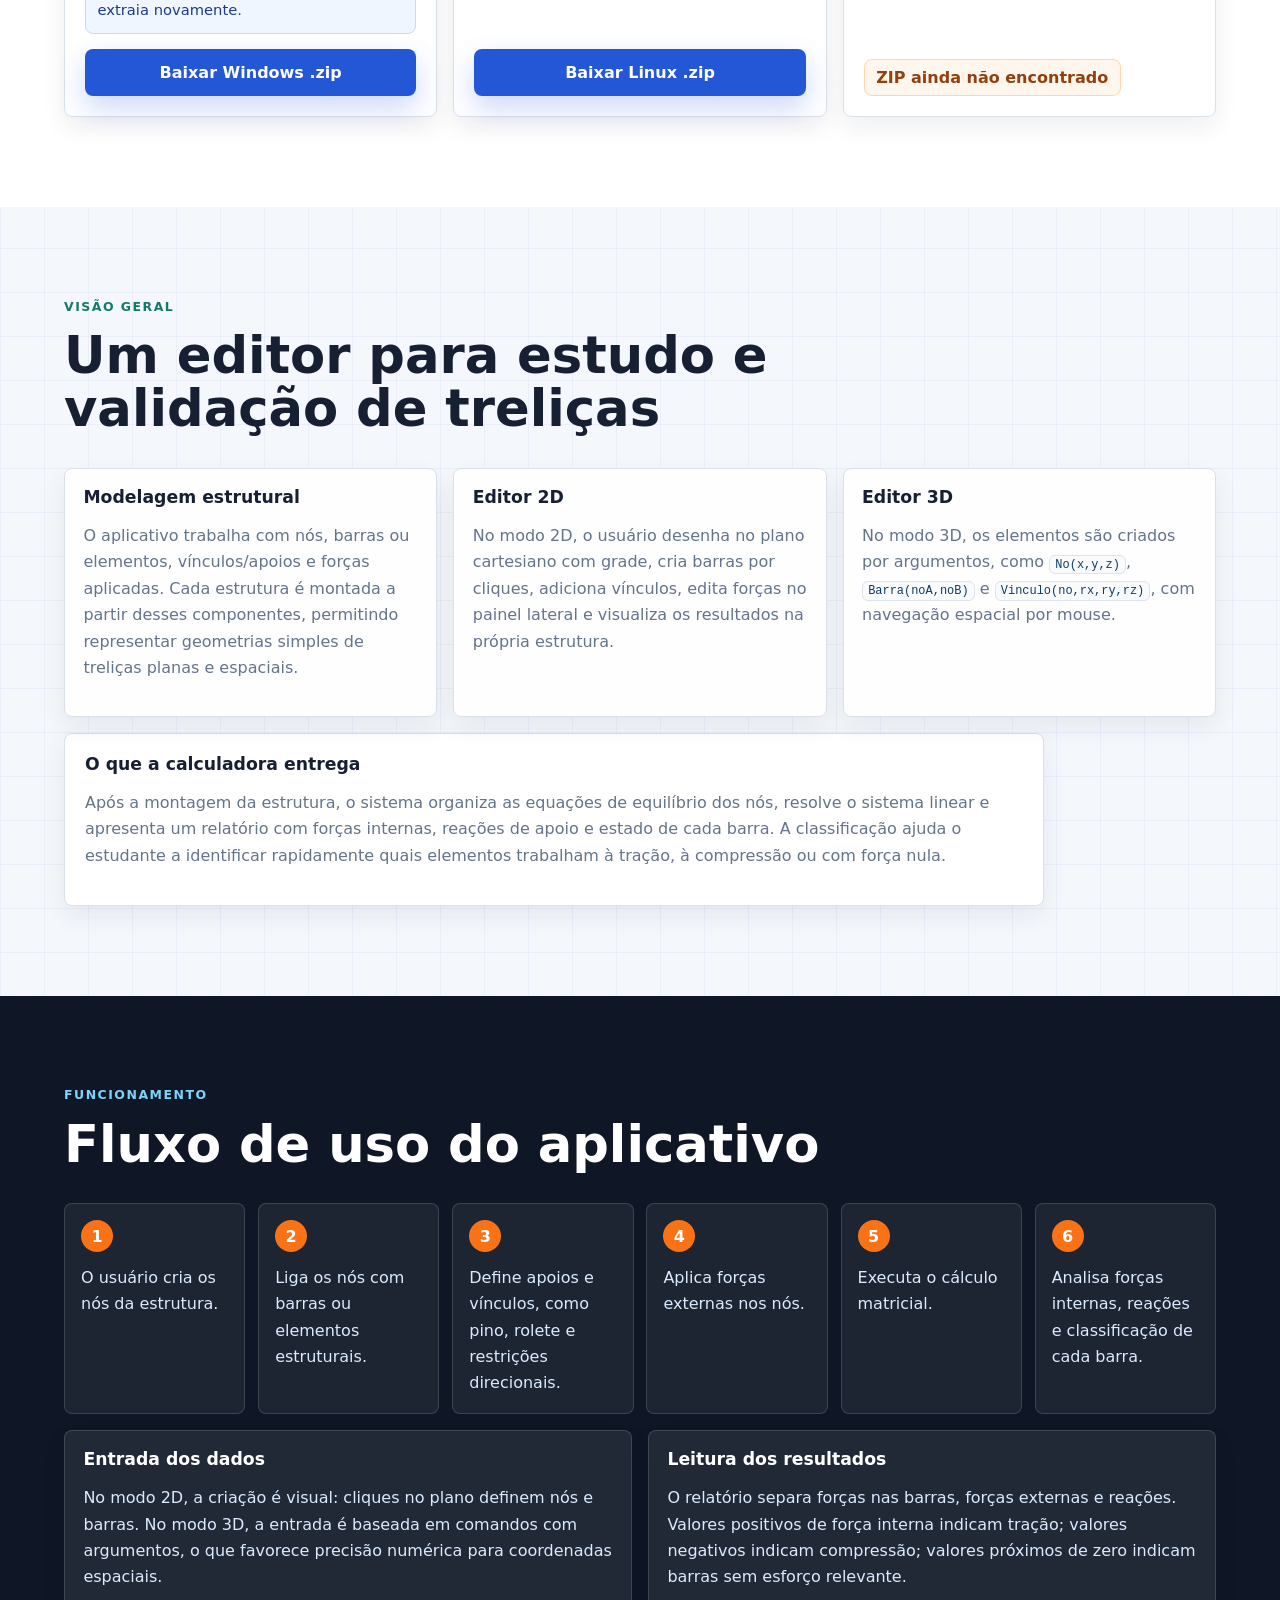
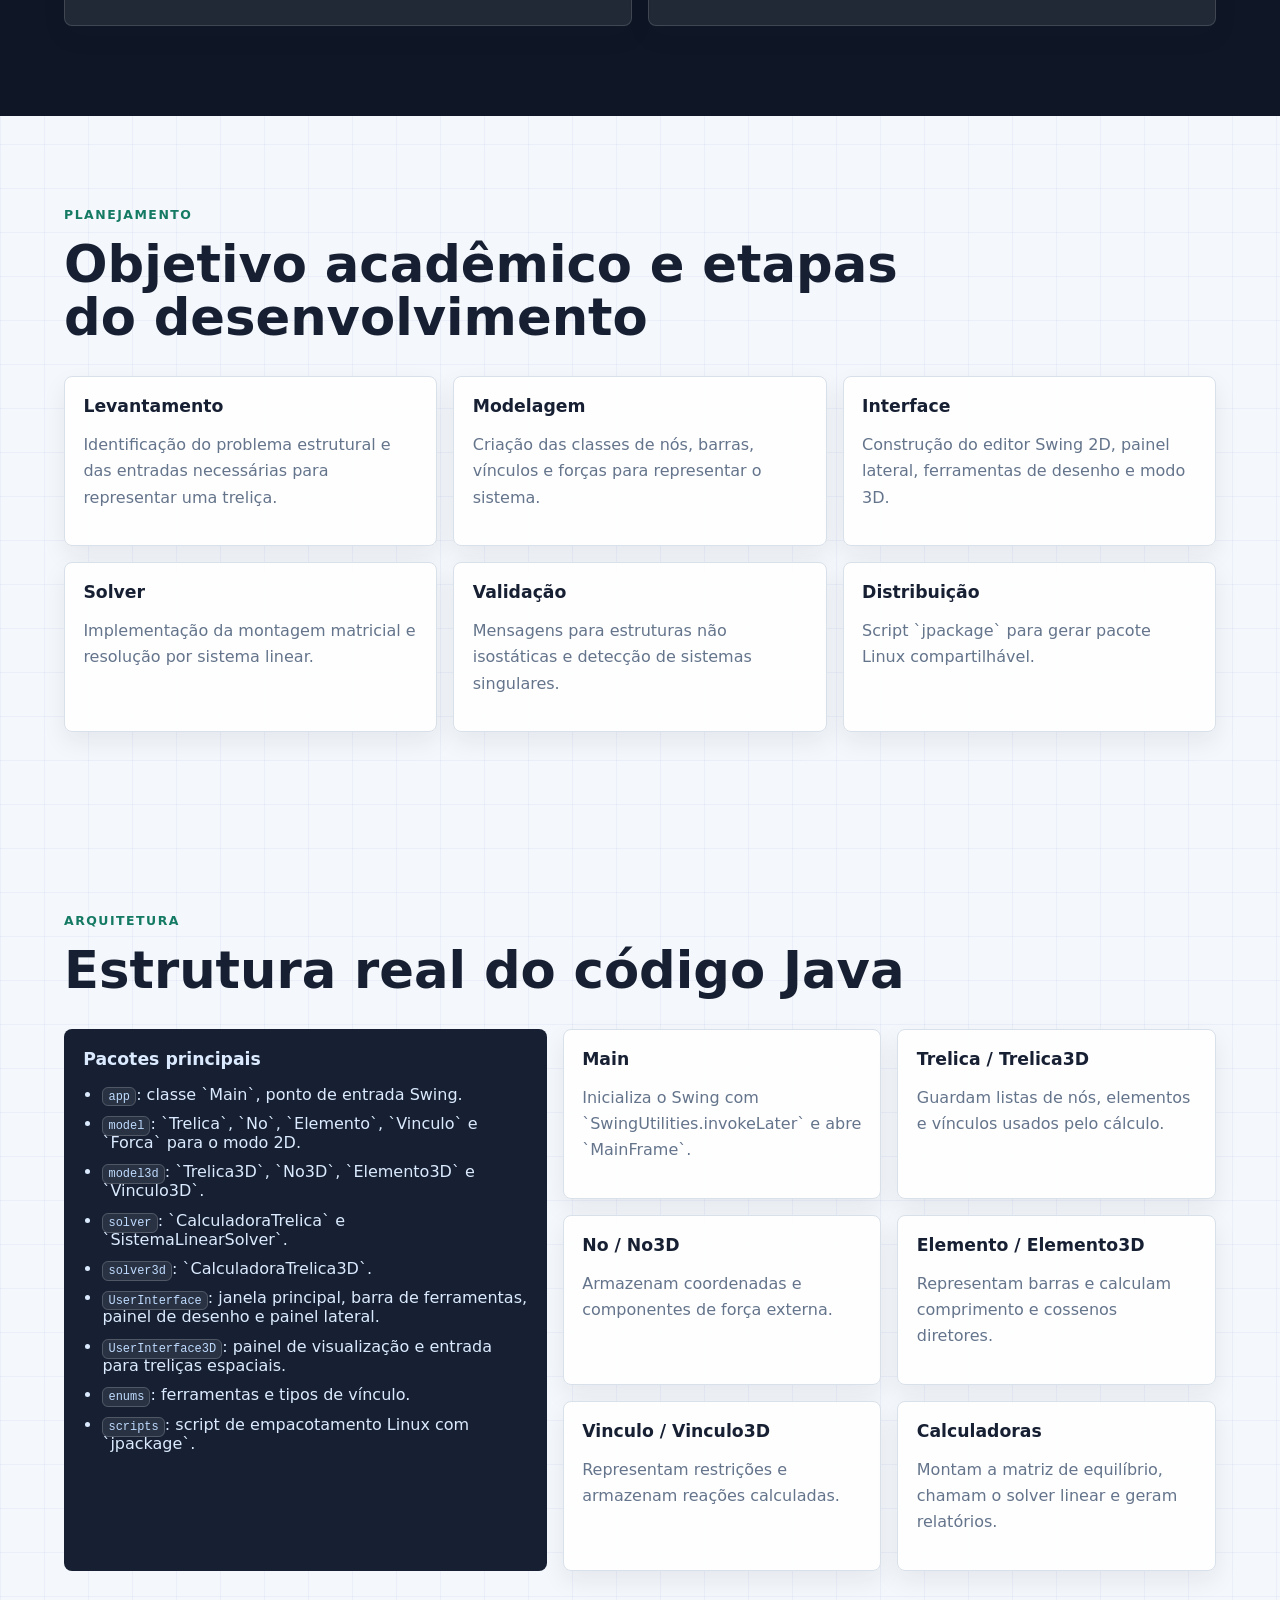
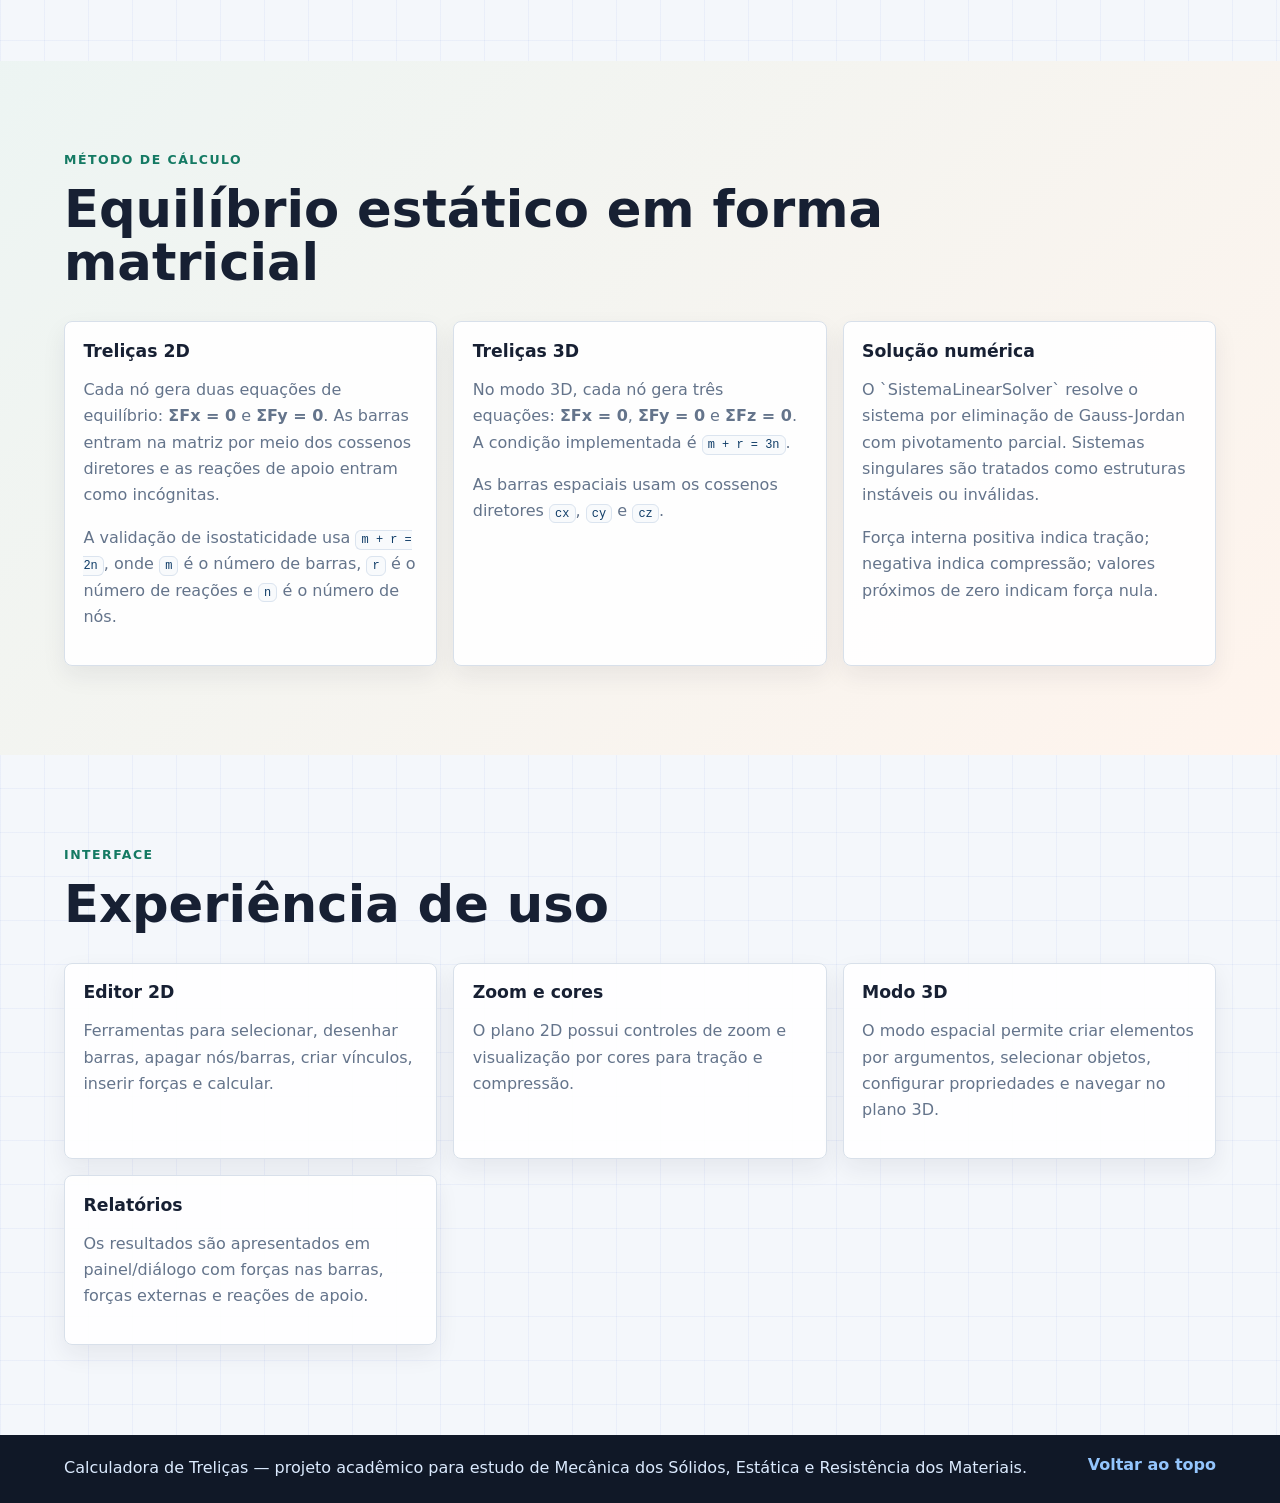
==== commit 88638b27: "Add Windows download safety notice" ====
--- a/site/index.html
+++ b/site/index.html
@@ -87,6 +87,11 @@
           <div class="platform-icon" aria-hidden="true">⊞</div>
           <h3>Windows</h3>
           <p>Pacote gerado com `jpackage`, incluindo runtime Java para execução local.</p>
+          <p class="download-note">
+            Se o Windows bloquear a execução, clique em <strong>Mais informações</strong> e depois em <strong>Executar assim mesmo</strong>.
+            Como alternativa, baixe pela <a href="https://github.com/ZinPedro/App_CalculoDeTreli-a/releases" target="_blank" rel="noopener">página de Releases do GitHub</a>.
+            Para retirar o bloqueio manualmente, clique com o botão direito no ZIP, abra <strong>Propriedades</strong>, marque <strong>Desbloquear</strong> e extraia novamente.
+          </p>
           <a class="button download" href="downloads/CalculadoraTrelicas-windows.zip" download>Baixar Windows .zip</a>
         </article>
 
--- a/site/styles.css
+++ b/site/styles.css
@@ -252,6 +252,22 @@
   color: var(--muted);
 }
 
+.download-card .download-note {
+  padding: 0.72rem;
+  border: 1px solid #bfdbfe;
+  border-radius: 8px;
+  color: #1e3a8a;
+  background: #eff6ff;
+  font-size: 0.92rem;
+}
+
+.download-card .download-note a {
+  color: #1d4ed8;
+  font-weight: 800;
+  text-decoration: underline;
+  text-underline-offset: 3px;
+}
+
 .download-card .button,
 .download-card .status {
   margin-top: auto;
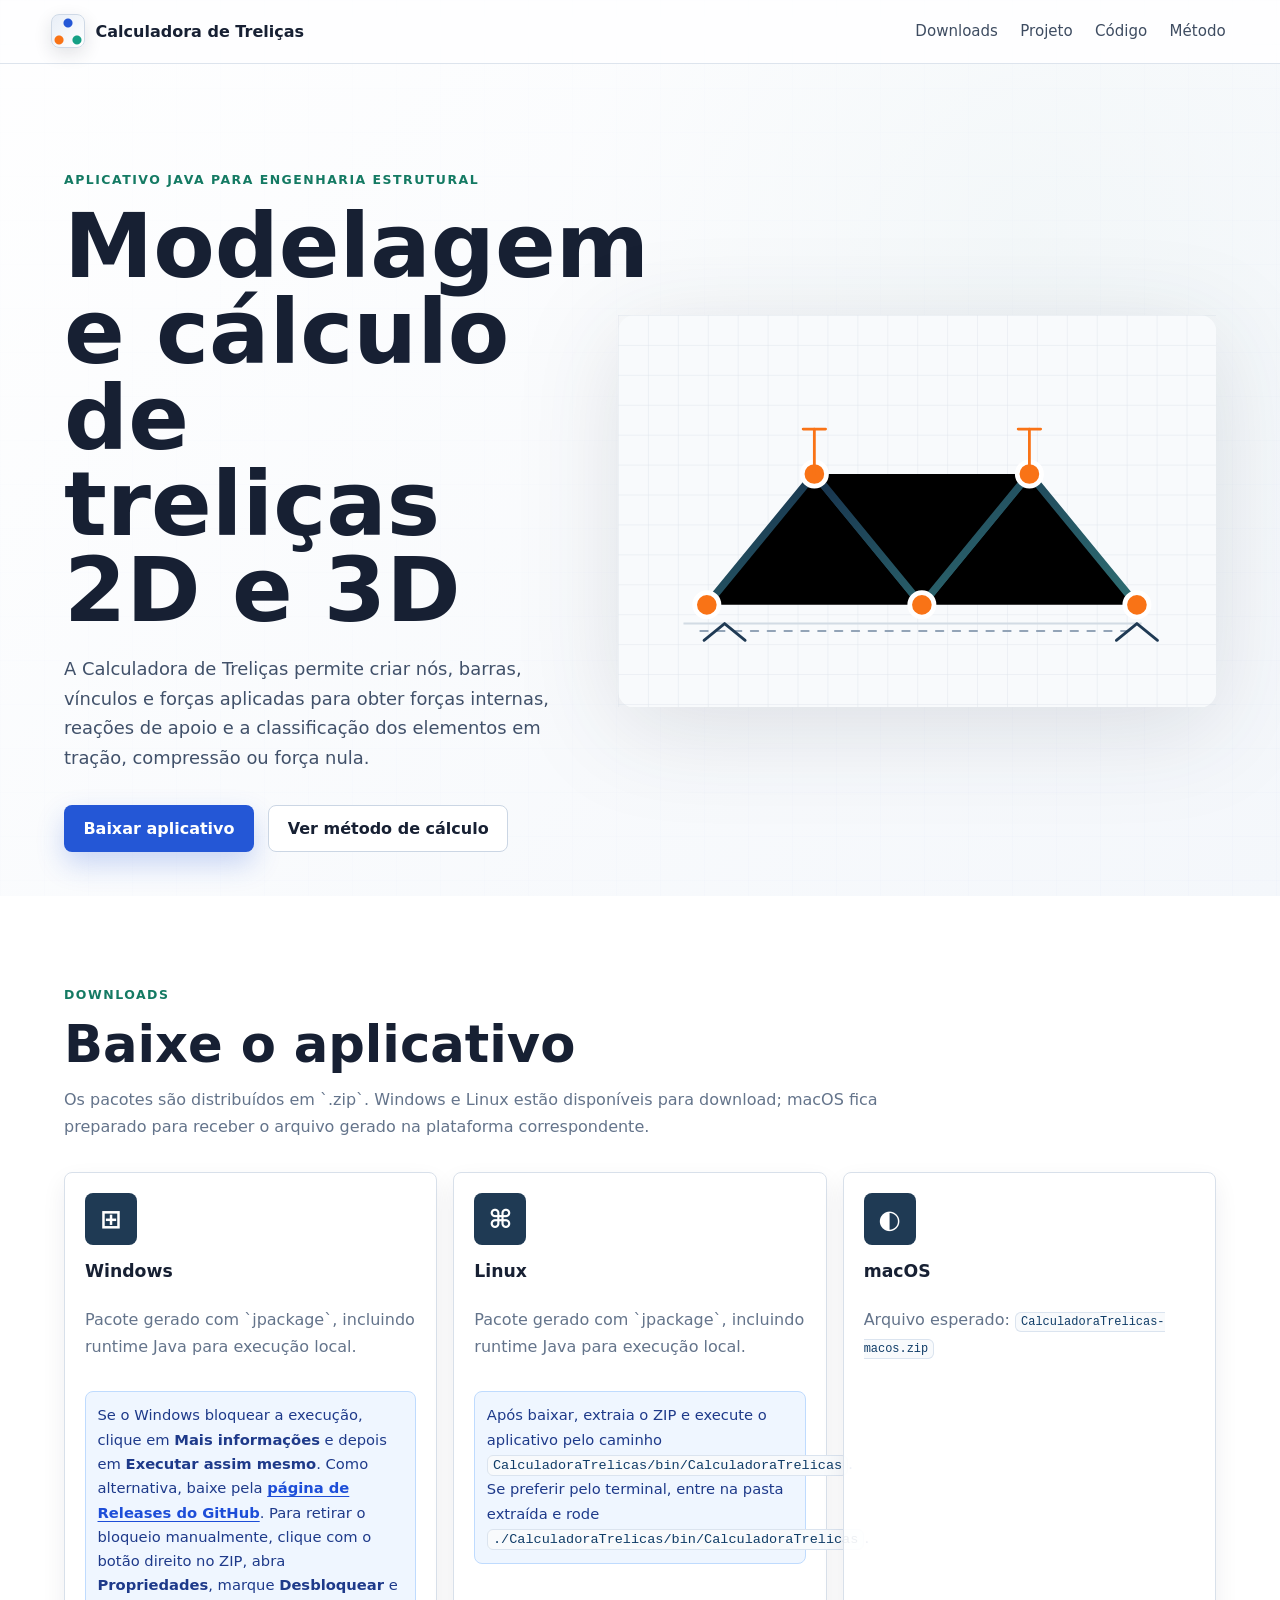
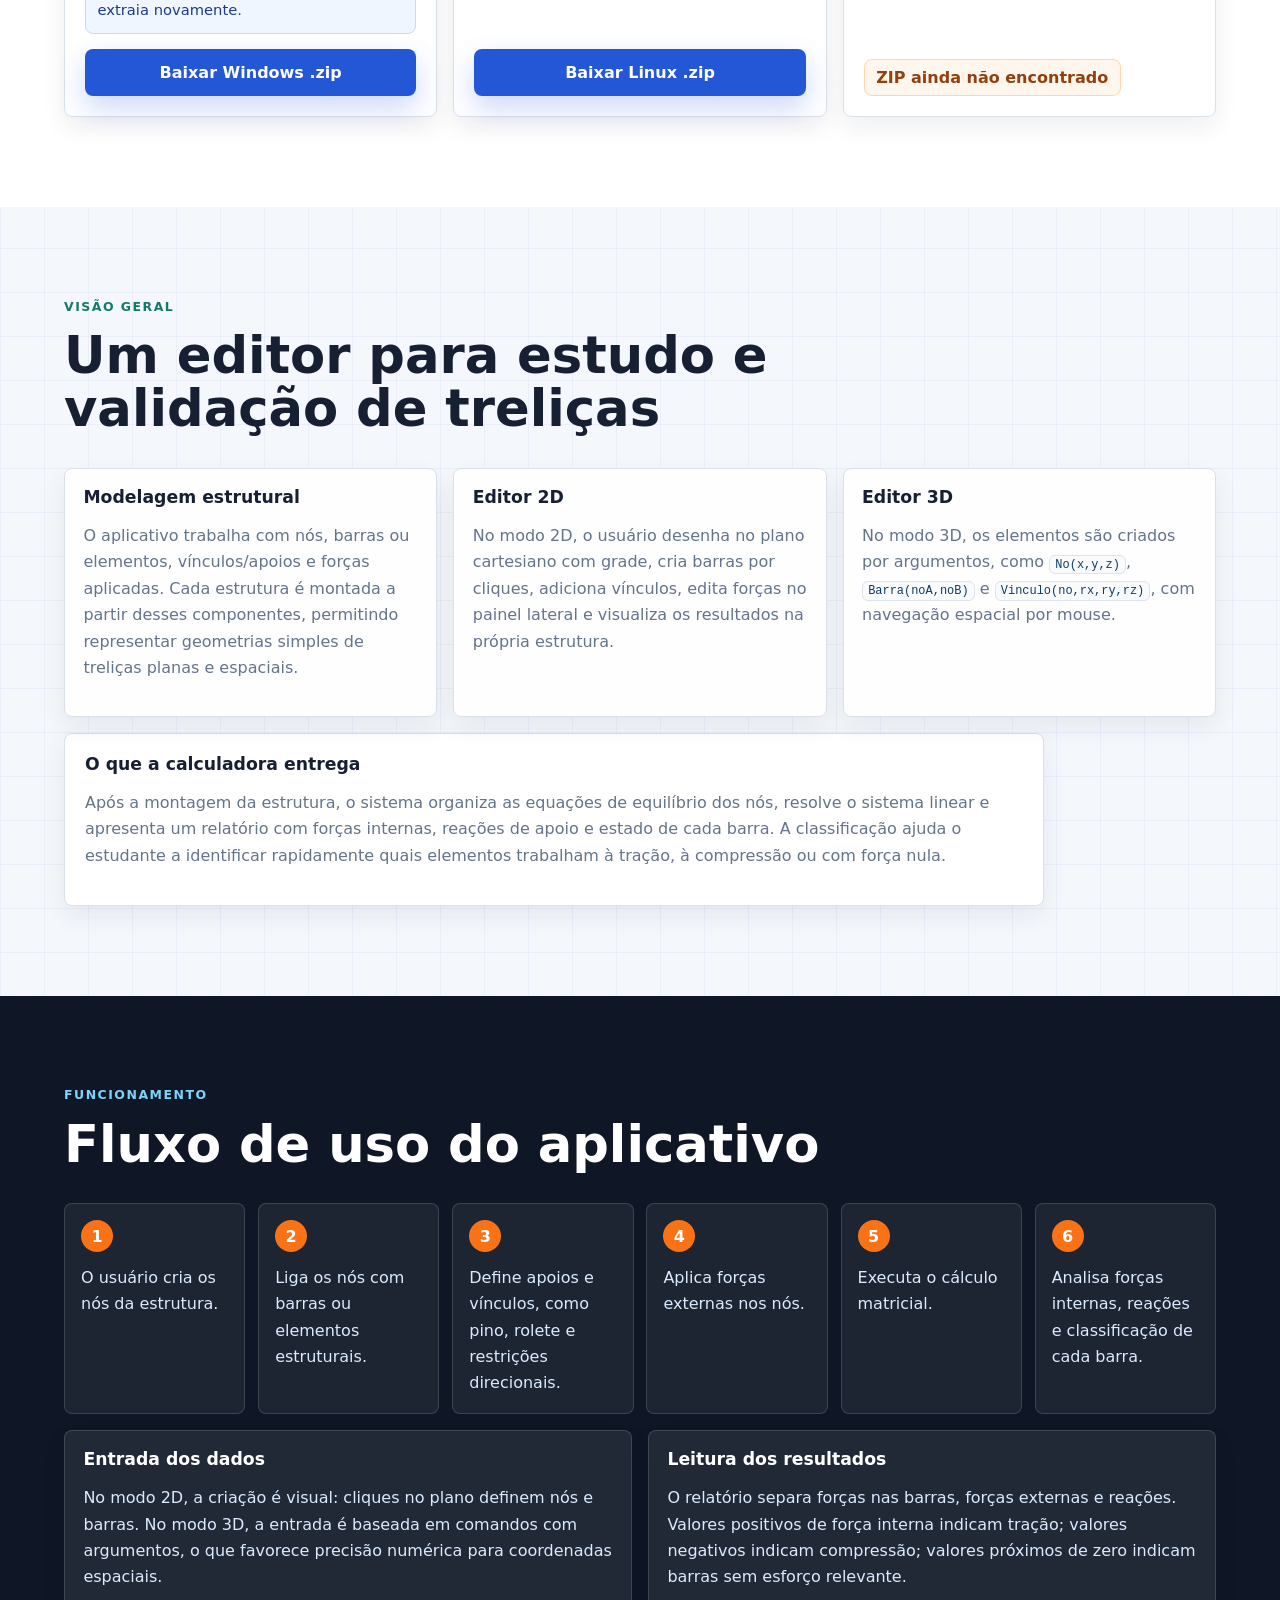
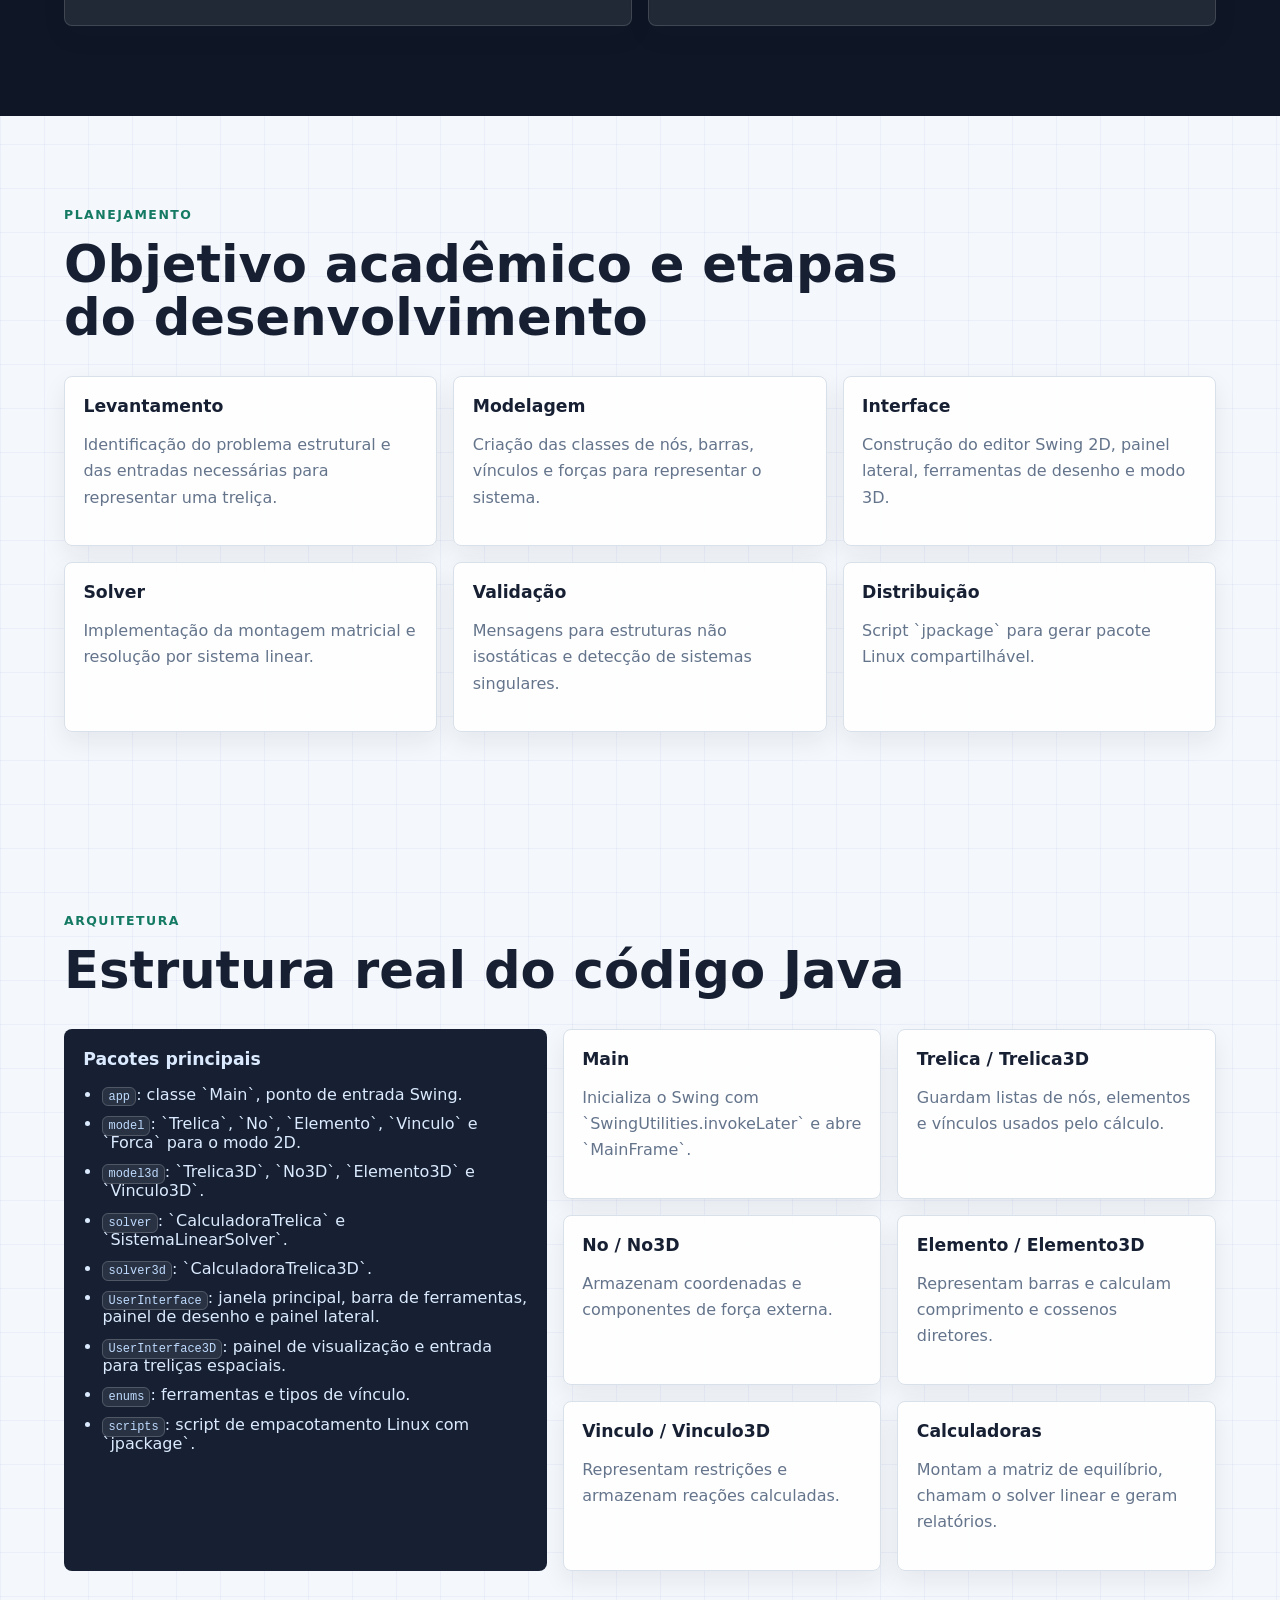
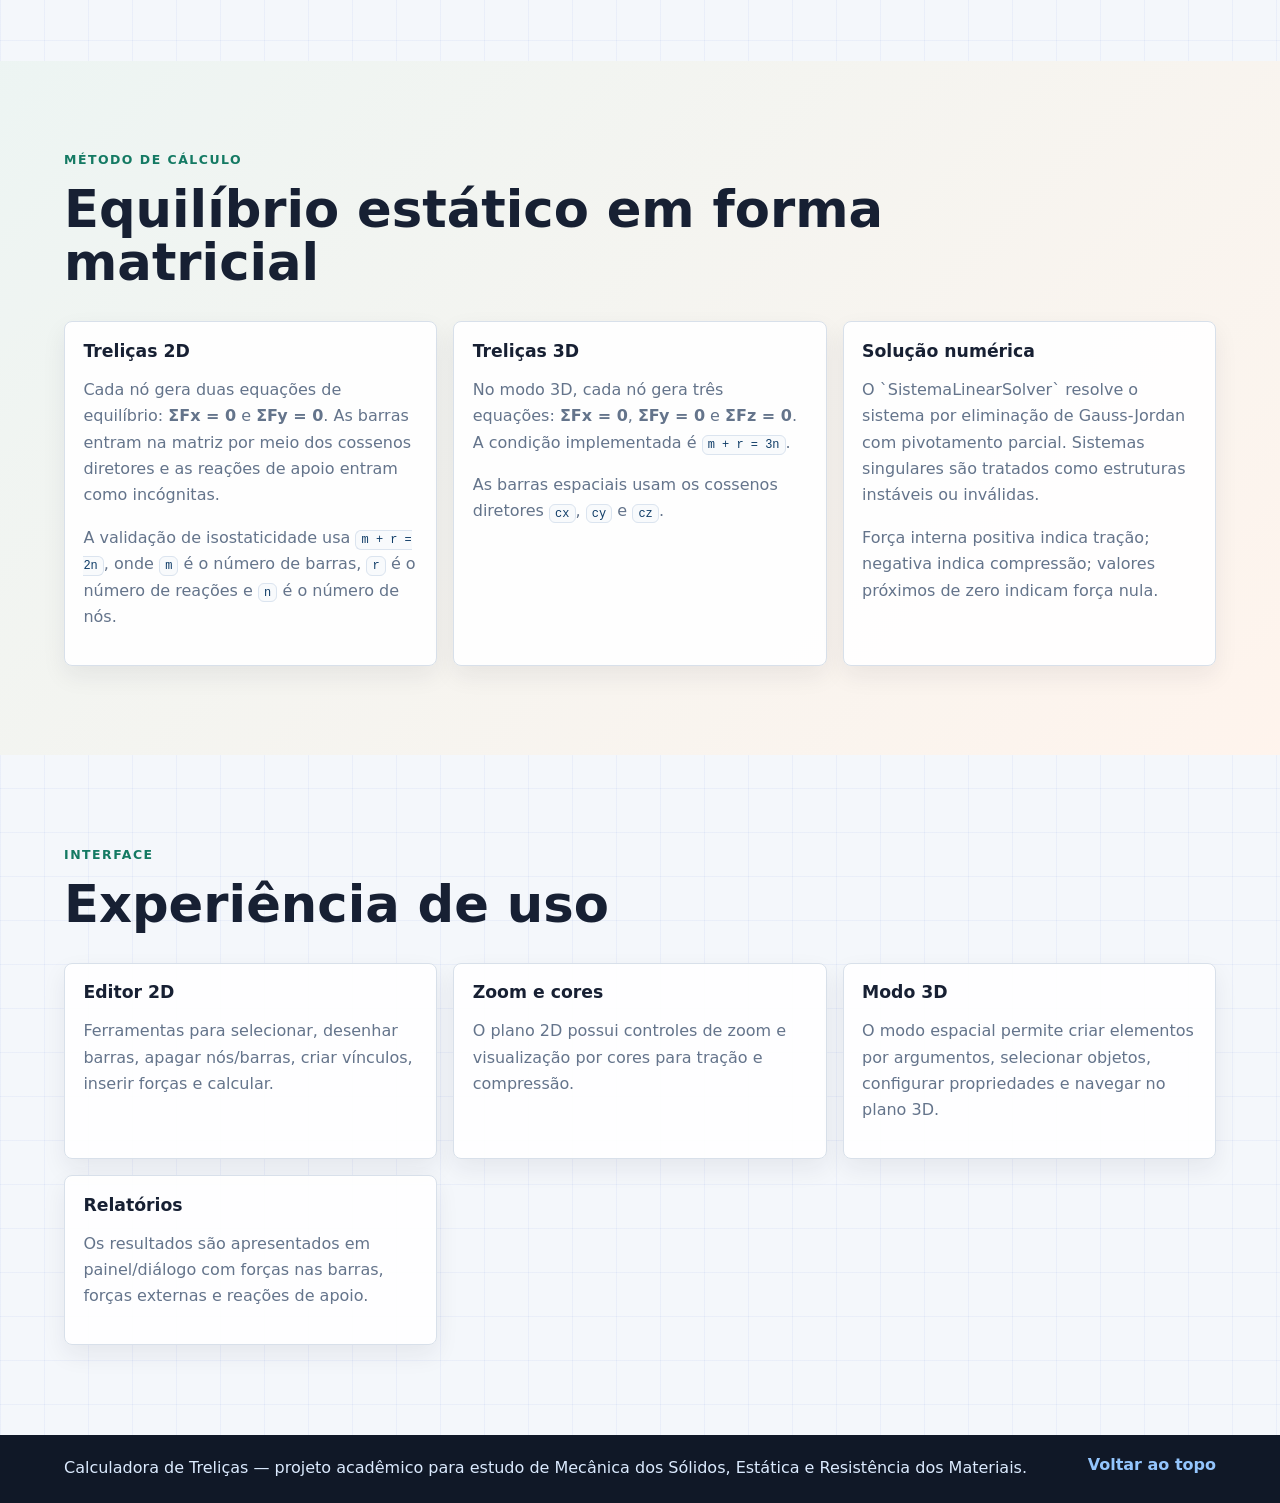
==== commit 6ad2f8d3: "Corrige pacote Linux do site Atualiza o script de build para gerar o ZIP Linux com CalculadoraTrelic" ====
--- a/site/index.html
+++ b/site/index.html
@@ -99,6 +99,12 @@
           <div class="platform-icon" aria-hidden="true">⌘</div>
           <h3>Linux</h3>
           <p>Pacote gerado com `jpackage`, incluindo runtime Java para execução local.</p>
+          <p class="download-note">
+            Após baixar, extraia o ZIP e execute o aplicativo pelo caminho
+            <code>CalculadoraTrelicas/bin/CalculadoraTrelicas</code>.
+            Se preferir pelo terminal, entre na pasta extraída e rode
+            <code>./CalculadoraTrelicas/bin/CalculadoraTrelicas</code>.
+          </p>
           <a class="button download" href="downloads/CalculadoraTrelicas-linux.zip" download>Baixar Linux .zip</a>
         </article>
 
